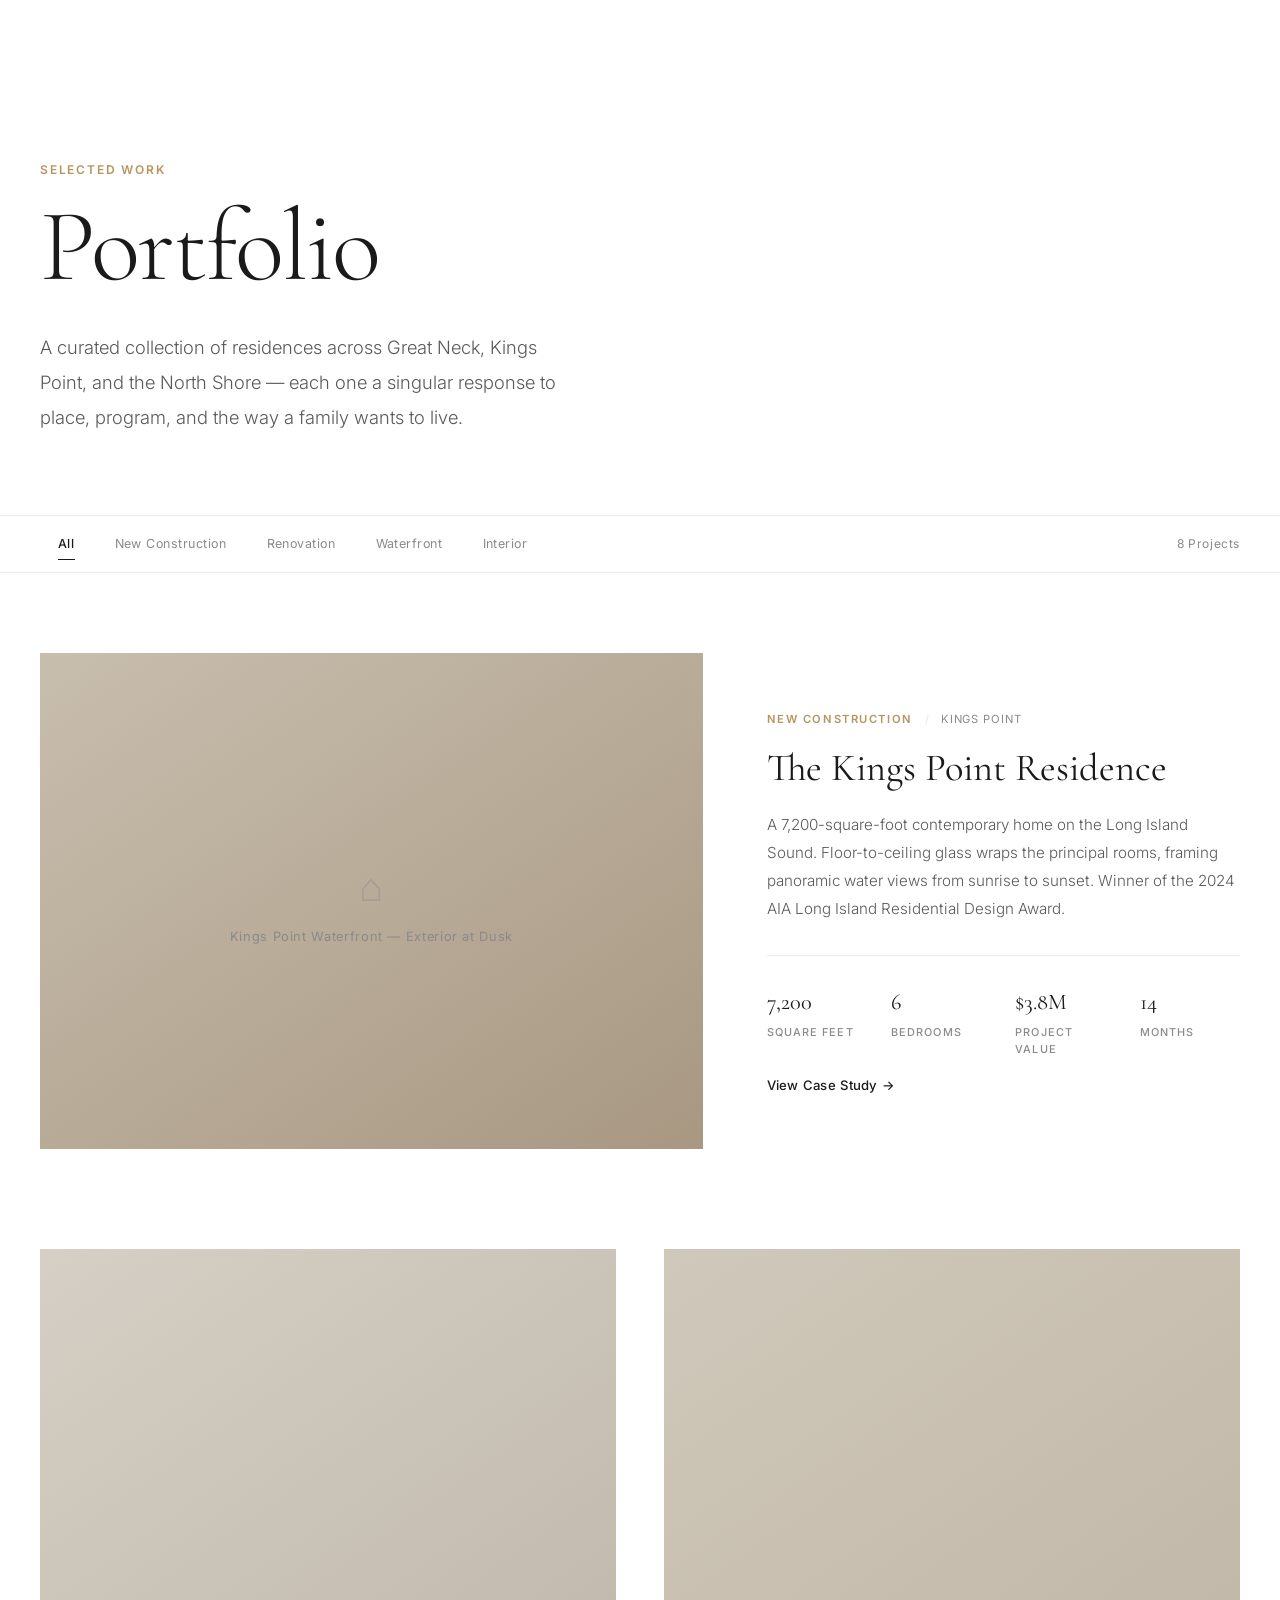
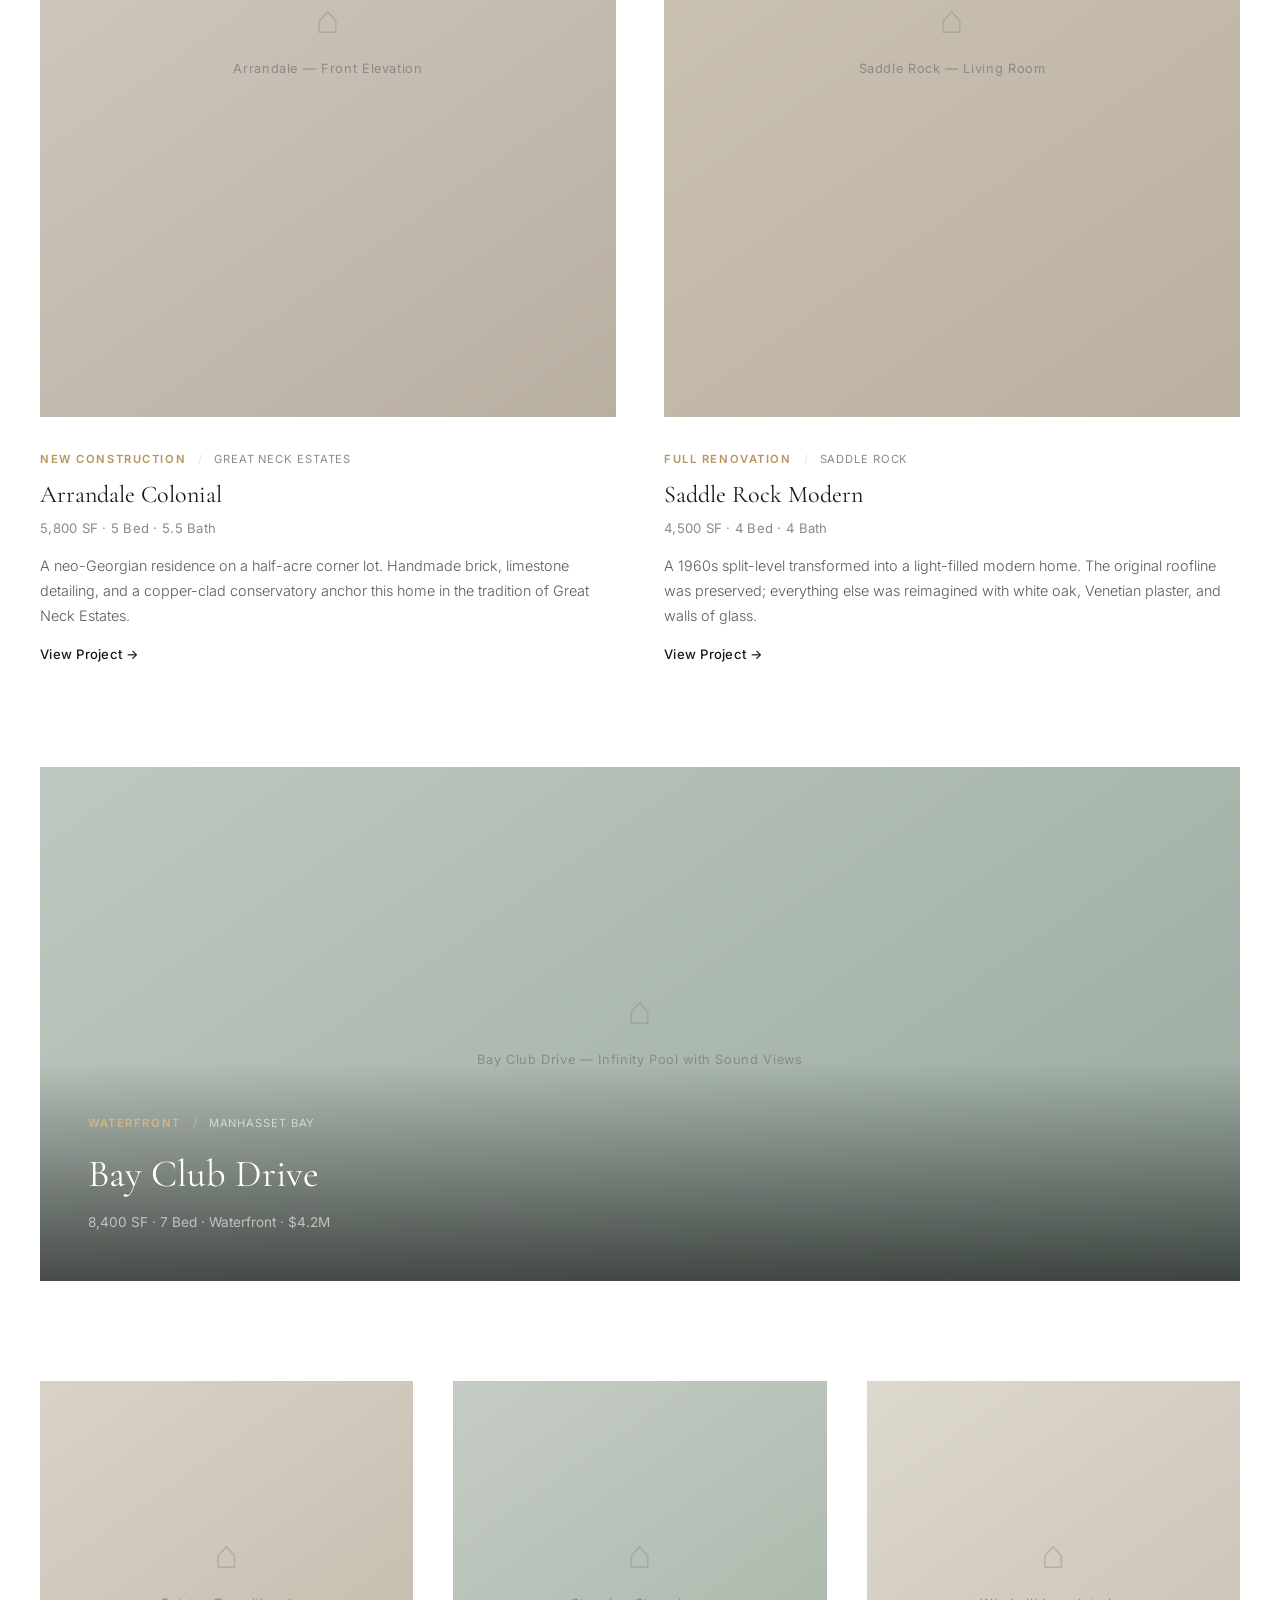
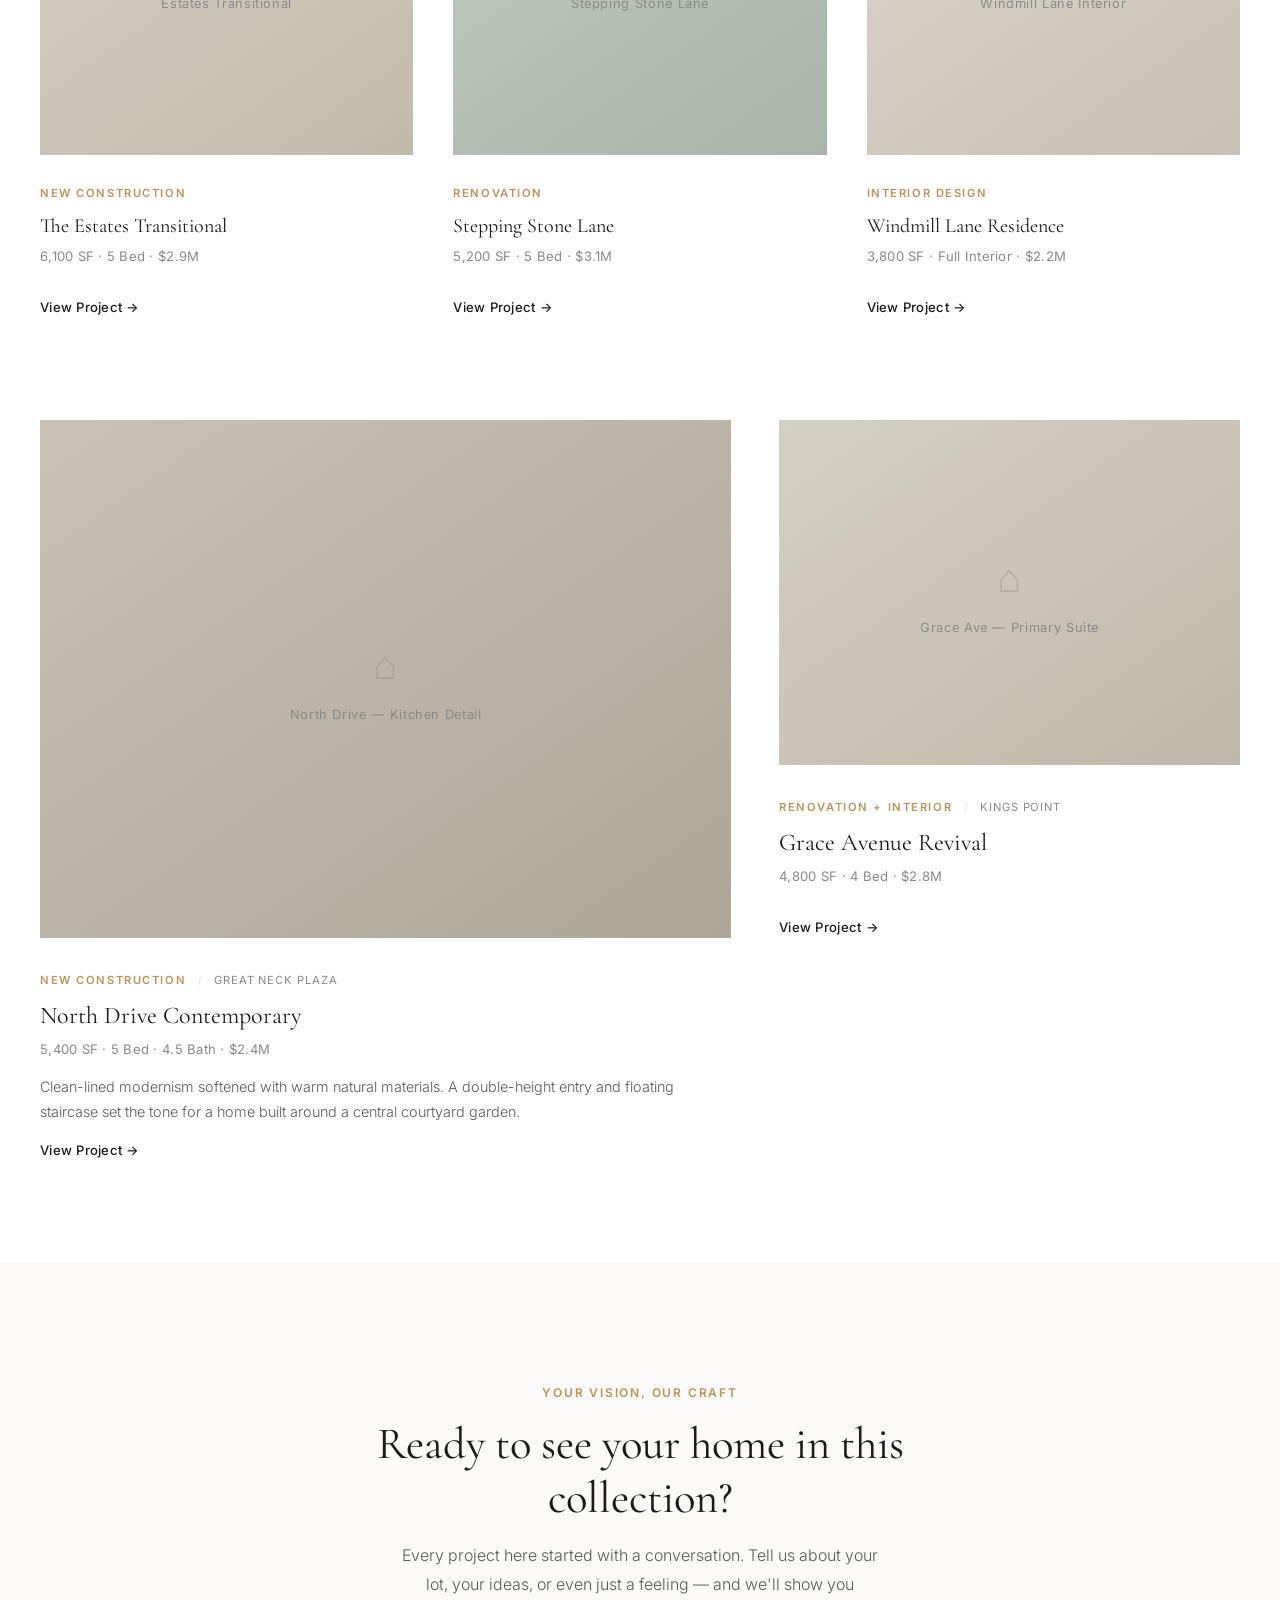
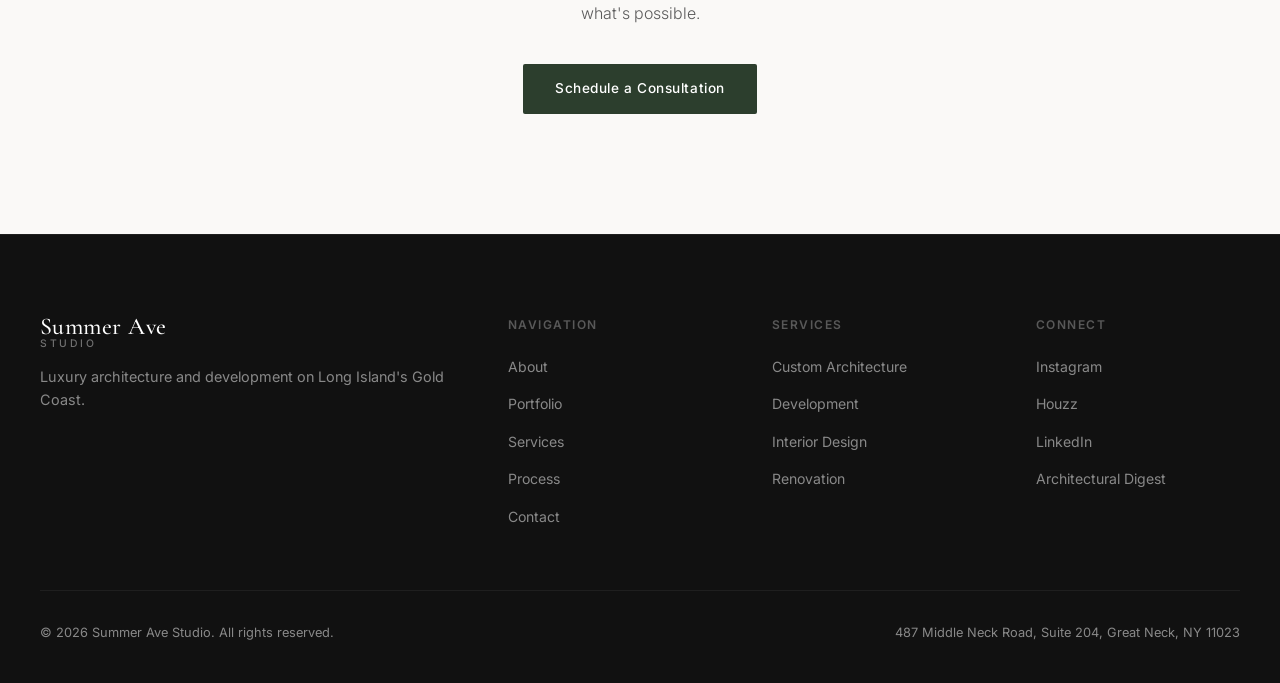
==== portfolio.html @ a827fca7 "Add editorial portfolio page and refine mobile experience New portfolio page with high-end interior " ====
<!DOCTYPE html>
<html lang="en">
<head>
  <meta charset="UTF-8">
  <meta name="viewport" content="width=device-width, initial-scale=1.0">
  <title>Portfolio | Summer Ave Studio | Great Neck, NY</title>
  <meta name="description" content="Explore our portfolio of luxury custom homes in Great Neck, Kings Point, and the North Shore. New construction, waterfront estates, and full renovations from $2M+.">
  <link rel="preconnect" href="https://fonts.googleapis.com">
  <link rel="preconnect" href="https://fonts.gstatic.com" crossorigin>
  <link href="https://fonts.googleapis.com/css2?family=Cormorant+Garamond:ital,wght@0,300;0,400;0,500;0,600;0,700;1,300;1,400&family=Inter:wght@300;400;500;600&display=swap" rel="stylesheet">
  <link rel="stylesheet" href="styles.css">
  <link rel="stylesheet" href="portfolio.css">
</head>
<body class="portfolio-page">

  <!-- Navigation -->
  <nav class="nav scrolled" id="nav">
    <div class="nav-inner">
      <a href="index.html" class="nav-logo">
        <span class="logo-text">Summer Ave</span>
        <span class="logo-sub">Studio</span>
      </a>
      <ul class="nav-links" id="navLinks">
        <li><a href="index.html#about">About</a></li>
        <li><a href="portfolio.html" class="active">Portfolio</a></li>
        <li><a href="index.html#services">Services</a></li>
        <li><a href="index.html#process">Process</a></li>
        <li><a href="index.html#team">Team</a></li>
        <li><a href="index.html#contact" class="nav-cta">Start a Project</a></li>
      </ul>
      <button class="nav-toggle" id="navToggle" aria-label="Toggle menu">
        <span></span>
        <span></span>
        <span></span>
      </button>
    </div>
  </nav>

  <!-- Page Header -->
  <header class="port-header">
    <div class="container">
      <p class="section-label">Selected Work</p>
      <h1 class="port-header-title">Portfolio</h1>
      <p class="port-header-intro">
        A curated collection of residences across Great Neck, Kings Point,
        and the North Shore &mdash; each one a singular response to place,
        program, and the way a family wants to live.
      </p>
    </div>
  </header>

  <!-- Filter Bar -->
  <div class="port-filter-bar">
    <div class="container">
      <div class="port-filters">
        <button class="port-filter active" data-filter="all">All</button>
        <button class="port-filter" data-filter="new">New Construction</button>
        <button class="port-filter" data-filter="renovation">Renovation</button>
        <button class="port-filter" data-filter="waterfront">Waterfront</button>
        <button class="port-filter" data-filter="interior">Interior</button>
      </div>
      <p class="port-count"><span id="projectCount">8</span> Projects</p>
    </div>
  </div>

  <!-- Editorial Grid -->
  <main class="port-main">
    <div class="container">

      <!-- === Row 1: Hero Feature === -->
      <article class="port-feature" data-category="new waterfront">
        <a href="#" class="port-feature-link">
          <div class="port-feature-img">
            <div class="img-placeholder" style="background: linear-gradient(145deg, #C8BEAE 0%, #A89882 100%);">
              <div class="placeholder-icon">&#8962;</div>
              <span>Kings Point Waterfront &mdash; Exterior at Dusk</span>
            </div>
          </div>
          <div class="port-feature-text">
            <div class="port-feature-meta">
              <span class="port-type">New Construction</span>
              <span class="port-divider">/</span>
              <span class="port-location">Kings Point</span>
            </div>
            <h2 class="port-feature-name">The Kings Point Residence</h2>
            <p class="port-feature-desc">
              A 7,200-square-foot contemporary home on the Long Island Sound. Floor-to-ceiling
              glass wraps the principal rooms, framing panoramic water views from sunrise to
              sunset. Winner of the 2024 AIA Long Island Residential Design Award.
            </p>
            <div class="port-feature-stats">
              <div class="port-stat">
                <span class="port-stat-val">7,200</span>
                <span class="port-stat-unit">Square Feet</span>
              </div>
              <div class="port-stat">
                <span class="port-stat-val">6</span>
                <span class="port-stat-unit">Bedrooms</span>
              </div>
              <div class="port-stat">
                <span class="port-stat-val">$3.8M</span>
                <span class="port-stat-unit">Project Value</span>
              </div>
              <div class="port-stat">
                <span class="port-stat-val">14</span>
                <span class="port-stat-unit">Months</span>
              </div>
            </div>
            <span class="port-view">View Case Study &rarr;</span>
          </div>
        </a>
      </article>

      <!-- === Row 2: Two-Column === -->
      <div class="port-duo">
        <article class="port-card" data-category="new">
          <a href="#" class="port-card-link">
            <div class="port-card-img port-card-img-tall">
              <div class="img-placeholder" style="background: linear-gradient(145deg, #D5CFC5 0%, #B8AFA1 100%);">
                <div class="placeholder-icon">&#8962;</div>
                <span>Arrandale &mdash; Front Elevation</span>
              </div>
            </div>
            <div class="port-card-text">
              <div class="port-card-meta">
                <span class="port-type">New Construction</span>
                <span class="port-divider">/</span>
                <span class="port-location">Great Neck Estates</span>
              </div>
              <h3 class="port-card-name">Arrandale Colonial</h3>
              <p class="port-card-spec">5,800 SF &middot; 5 Bed &middot; 5.5 Bath</p>
              <p class="port-card-desc">
                A neo-Georgian residence on a half-acre corner lot. Handmade brick,
                limestone detailing, and a copper-clad conservatory anchor this home
                in the tradition of Great Neck Estates.
              </p>
              <span class="port-view">View Project &rarr;</span>
            </div>
          </a>
        </article>

        <article class="port-card" data-category="renovation">
          <a href="#" class="port-card-link">
            <div class="port-card-img port-card-img-tall">
              <div class="img-placeholder" style="background: linear-gradient(145deg, #D0C8BA 0%, #BAB0A0 100%);">
                <div class="placeholder-icon">&#8962;</div>
                <span>Saddle Rock &mdash; Living Room</span>
              </div>
            </div>
            <div class="port-card-text">
              <div class="port-card-meta">
                <span class="port-type">Full Renovation</span>
                <span class="port-divider">/</span>
                <span class="port-location">Saddle Rock</span>
              </div>
              <h3 class="port-card-name">Saddle Rock Modern</h3>
              <p class="port-card-spec">4,500 SF &middot; 4 Bed &middot; 4 Bath</p>
              <p class="port-card-desc">
                A 1960s split-level transformed into a light-filled modern home.
                The original roofline was preserved; everything else was reimagined
                with white oak, Venetian plaster, and walls of glass.
              </p>
              <span class="port-view">View Project &rarr;</span>
            </div>
          </a>
        </article>
      </div>

      <!-- === Row 3: Wide Editorial Image === -->
      <article class="port-editorial" data-category="new waterfront">
        <a href="#" class="port-editorial-link">
          <div class="port-editorial-img">
            <div class="img-placeholder" style="background: linear-gradient(145deg, #BFC8C0 0%, #9AABA0 100%);">
              <div class="placeholder-icon">&#8962;</div>
              <span>Bay Club Drive &mdash; Infinity Pool with Sound Views</span>
            </div>
            <div class="port-editorial-caption">
              <div class="port-card-meta">
                <span class="port-type">Waterfront</span>
                <span class="port-divider">/</span>
                <span class="port-location">Manhasset Bay</span>
              </div>
              <h3>Bay Club Drive</h3>
              <p>8,400 SF &middot; 7 Bed &middot; Waterfront &middot; $4.2M</p>
            </div>
          </div>
        </a>
      </article>

      <!-- === Row 4: Three-Column Magazine Grid === -->
      <div class="port-trio">
        <article class="port-card port-card-compact" data-category="new">
          <a href="#" class="port-card-link">
            <div class="port-card-img">
              <div class="img-placeholder" style="background: linear-gradient(145deg, #D8D2C8 0%, #C2BAA9 100%);">
                <div class="placeholder-icon">&#8962;</div>
                <span>Estates Transitional</span>
              </div>
            </div>
            <div class="port-card-text">
              <div class="port-card-meta">
                <span class="port-type">New Construction</span>
              </div>
              <h3 class="port-card-name">The Estates Transitional</h3>
              <p class="port-card-spec">6,100 SF &middot; 5 Bed &middot; $2.9M</p>
              <span class="port-view">View Project &rarr;</span>
            </div>
          </a>
        </article>

        <article class="port-card port-card-compact" data-category="renovation waterfront">
          <a href="#" class="port-card-link">
            <div class="port-card-img">
              <div class="img-placeholder" style="background: linear-gradient(145deg, #C5CCC5 0%, #A8B5A8 100%);">
                <div class="placeholder-icon">&#8962;</div>
                <span>Stepping Stone Lane</span>
              </div>
            </div>
            <div class="port-card-text">
              <div class="port-card-meta">
                <span class="port-type">Renovation</span>
              </div>
              <h3 class="port-card-name">Stepping Stone Lane</h3>
              <p class="port-card-spec">5,200 SF &middot; 5 Bed &middot; $3.1M</p>
              <span class="port-view">View Project &rarr;</span>
            </div>
          </a>
        </article>

        <article class="port-card port-card-compact" data-category="interior">
          <a href="#" class="port-card-link">
            <div class="port-card-img">
              <div class="img-placeholder" style="background: linear-gradient(145deg, #DDD8CE 0%, #C8C0B2 100%);">
                <div class="placeholder-icon">&#8962;</div>
                <span>Windmill Lane Interior</span>
              </div>
            </div>
            <div class="port-card-text">
              <div class="port-card-meta">
                <span class="port-type">Interior Design</span>
              </div>
              <h3 class="port-card-name">Windmill Lane Residence</h3>
              <p class="port-card-spec">3,800 SF &middot; Full Interior &middot; $2.2M</p>
              <span class="port-view">View Project &rarr;</span>
            </div>
          </a>
        </article>
      </div>

      <!-- === Row 5: Asymmetric Two-Column === -->
      <div class="port-asym">
        <article class="port-card port-asym-wide" data-category="new">
          <a href="#" class="port-card-link">
            <div class="port-card-img port-card-img-medium">
              <div class="img-placeholder" style="background: linear-gradient(145deg, #C8C2B5 0%, #AEA798 100%);">
                <div class="placeholder-icon">&#8962;</div>
                <span>North Drive &mdash; Kitchen Detail</span>
              </div>
            </div>
            <div class="port-card-text">
              <div class="port-card-meta">
                <span class="port-type">New Construction</span>
                <span class="port-divider">/</span>
                <span class="port-location">Great Neck Plaza</span>
              </div>
              <h3 class="port-card-name">North Drive Contemporary</h3>
              <p class="port-card-spec">5,400 SF &middot; 5 Bed &middot; 4.5 Bath &middot; $2.4M</p>
              <p class="port-card-desc">
                Clean-lined modernism softened with warm natural materials. A
                double-height entry and floating staircase set the tone for
                a home built around a central courtyard garden.
              </p>
              <span class="port-view">View Project &rarr;</span>
            </div>
          </a>
        </article>

        <article class="port-card port-asym-narrow" data-category="interior renovation">
          <a href="#" class="port-card-link">
            <div class="port-card-img port-card-img-medium">
              <div class="img-placeholder" style="background: linear-gradient(145deg, #D5D0C5 0%, #C0B8A8 100%);">
                <div class="placeholder-icon">&#8962;</div>
                <span>Grace Ave &mdash; Primary Suite</span>
              </div>
            </div>
            <div class="port-card-text">
              <div class="port-card-meta">
                <span class="port-type">Renovation + Interior</span>
                <span class="port-divider">/</span>
                <span class="port-location">Kings Point</span>
              </div>
              <h3 class="port-card-name">Grace Avenue Revival</h3>
              <p class="port-card-spec">4,800 SF &middot; 4 Bed &middot; $2.8M</p>
              <span class="port-view">View Project &rarr;</span>
            </div>
          </a>
        </article>
      </div>

    </div>
  </main>

  <!-- Bottom CTA -->
  <section class="port-cta">
    <div class="container">
      <p class="section-label">Your Vision, Our Craft</p>
      <h2 class="port-cta-title">Ready to see your home in this collection?</h2>
      <p class="port-cta-text">
        Every project here started with a conversation. Tell us about your lot,
        your ideas, or even just a feeling &mdash; and we'll show you what's possible.
      </p>
      <a href="index.html#contact" class="btn btn-primary">Schedule a Consultation</a>
    </div>
  </section>

  <!-- Footer -->
  <footer class="footer">
    <div class="container">
      <div class="footer-grid">
        <div class="footer-brand">
          <a href="index.html" class="nav-logo">
            <span class="logo-text">Summer Ave</span>
            <span class="logo-sub">Studio</span>
          </a>
          <p>Luxury architecture and development on Long Island's Gold Coast.</p>
        </div>
        <div class="footer-links">
          <h4>Navigation</h4>
          <ul>
            <li><a href="index.html#about">About</a></li>
            <li><a href="portfolio.html">Portfolio</a></li>
            <li><a href="index.html#services">Services</a></li>
            <li><a href="index.html#process">Process</a></li>
            <li><a href="index.html#contact">Contact</a></li>
          </ul>
        </div>
        <div class="footer-links">
          <h4>Services</h4>
          <ul>
            <li><a href="index.html#services">Custom Architecture</a></li>
            <li><a href="index.html#services">Development</a></li>
            <li><a href="index.html#services">Interior Design</a></li>
            <li><a href="index.html#services">Renovation</a></li>
          </ul>
        </div>
        <div class="footer-links">
          <h4>Connect</h4>
          <ul>
            <li><a href="#">Instagram</a></li>
            <li><a href="#">Houzz</a></li>
            <li><a href="#">LinkedIn</a></li>
            <li><a href="#">Architectural Digest</a></li>
          </ul>
        </div>
      </div>
      <div class="footer-bottom">
        <p>&copy; 2026 Summer Ave Studio. All rights reserved.</p>
        <p>487 Middle Neck Road, Suite 204, Great Neck, NY 11023</p>
      </div>
    </div>
  </footer>

  <script src="script.js"></script>
  <script src="portfolio.js"></script>
</body>
</html>
---- styles.css ----
/* ============================================================
   Summer Ave Studio — Luxury Architecture & Development
   Great Neck, NY
   ============================================================ */

/* --- Reset & Base --- */
*, *::before, *::after {
  margin: 0;
  padding: 0;
  box-sizing: border-box;
}

:root {
  /* Color Palette */
  --color-bg: #FAF9F7;
  --color-surface: #FFFFFF;
  --color-text: #1A1A1A;
  --color-text-secondary: #5A5A5A;
  --color-text-muted: #8A8A8A;
  --color-accent: #2C3E2D;
  --color-accent-light: #3D5A3E;
  --color-accent-hover: #1E2D1F;
  --color-gold: #B8945F;
  --color-gold-light: #D4B683;
  --color-border: #E8E5E0;
  --color-border-light: #F0EDE8;
  --color-dark: #111111;
  --color-dark-surface: #1A1A1A;

  /* Typography */
  --font-serif: 'Cormorant Garamond', 'Georgia', serif;
  --font-sans: 'Inter', -apple-system, BlinkMacSystemFont, sans-serif;

  /* Spacing */
  --section-padding: 120px;
  --container-width: 1280px;
  --container-padding: 40px;

  /* Transitions */
  --ease-out: cubic-bezier(0.16, 1, 0.3, 1);
  --transition-base: 0.3s var(--ease-out);
  --transition-slow: 0.6s var(--ease-out);
}

html {
  scroll-behavior: smooth;
  font-size: 16px;
  -webkit-font-smoothing: antialiased;
  -moz-osx-font-smoothing: grayscale;
}

body {
  font-family: var(--font-sans);
  color: var(--color-text);
  background-color: var(--color-bg);
  line-height: 1.6;
  overflow-x: hidden;
}

a {
  color: inherit;
  text-decoration: none;
}

ul { list-style: none; }

img {
  max-width: 100%;
  display: block;
}

/* --- Container --- */
.container {
  max-width: var(--container-width);
  margin: 0 auto;
  padding: 0 var(--container-padding);
}

/* --- Section Labels & Titles --- */
.section {
  padding: var(--section-padding) 0;
}

.section-label {
  font-family: var(--font-sans);
  font-size: 0.75rem;
  font-weight: 600;
  letter-spacing: 0.15em;
  text-transform: uppercase;
  color: var(--color-gold);
  margin-bottom: 16px;
}

.section-title {
  font-family: var(--font-serif);
  font-size: clamp(2rem, 4vw, 3.2rem);
  font-weight: 400;
  line-height: 1.15;
  color: var(--color-text);
  margin-bottom: 20px;
  max-width: 700px;
}

.section-subtitle {
  font-size: 1.05rem;
  color: var(--color-text-secondary);
  max-width: 600px;
  line-height: 1.7;
  margin-bottom: 48px;
}

/* --- Buttons --- */
.btn {
  display: inline-block;
  font-family: var(--font-sans);
  font-size: 0.85rem;
  font-weight: 500;
  letter-spacing: 0.04em;
  padding: 14px 32px;
  border: none;
  border-radius: 2px;
  cursor: pointer;
  transition: all var(--transition-base);
}

.btn-primary {
  background-color: var(--color-accent);
  color: #fff;
}

.btn-primary:hover {
  background-color: var(--color-accent-hover);
  transform: translateY(-1px);
}

.btn-outline {
  background: transparent;
  border: 1px solid rgba(255,255,255,0.4);
  color: #fff;
}

.btn-outline:hover {
  background: rgba(255,255,255,0.1);
  border-color: rgba(255,255,255,0.7);
}

.btn-full {
  width: 100%;
  text-align: center;
}

/* --- Image Placeholders --- */
.img-placeholder {
  background: linear-gradient(145deg, #E8E5E0 0%, #D5D0C8 100%);
  display: flex;
  flex-direction: column;
  align-items: center;
  justify-content: center;
  color: var(--color-text-muted);
  font-size: 0.8rem;
  letter-spacing: 0.05em;
  width: 100%;
  height: 100%;
  position: relative;
}

.placeholder-icon {
  font-size: 2.5rem;
  margin-bottom: 8px;
  opacity: 0.4;
}

/* ============================================================
   NAVIGATION
   ============================================================ */
.nav {
  position: fixed;
  top: 0;
  left: 0;
  right: 0;
  z-index: 1000;
  padding: 20px 0;
  transition: all var(--transition-base);
}

.nav.scrolled {
  background: rgba(250, 249, 247, 0.95);
  backdrop-filter: blur(12px);
  padding: 14px 0;
  box-shadow: 0 1px 0 var(--color-border);
}

.nav.scrolled .nav-logo .logo-text,
.nav.scrolled .nav-logo .logo-sub,
.nav.scrolled .nav-links a {
  color: var(--color-text);
}

.nav.scrolled .nav-cta {
  background: var(--color-accent) !important;
  color: #fff !important;
}

.nav-inner {
  max-width: var(--container-width);
  margin: 0 auto;
  padding: 0 var(--container-padding);
  display: flex;
  align-items: center;
  justify-content: space-between;
}

.nav-logo {
  display: flex;
  flex-direction: column;
  line-height: 1;
}

.logo-text {
  font-family: var(--font-serif);
  font-size: 1.5rem;
  font-weight: 500;
  color: #fff;
  letter-spacing: 0.02em;
  transition: color var(--transition-base);
}

.logo-sub {
  font-family: var(--font-sans);
  font-size: 0.65rem;
  font-weight: 500;
  letter-spacing: 0.25em;
  text-transform: uppercase;
  color: rgba(255,255,255,0.7);
  transition: color var(--transition-base);
}

.nav.scrolled .logo-sub {
  color: var(--color-text-muted);
}

.nav-links {
  display: flex;
  align-items: center;
  gap: 36px;
}

.nav-links a {
  font-size: 0.82rem;
  font-weight: 400;
  letter-spacing: 0.02em;
  color: rgba(255,255,255,0.85);
  transition: color var(--transition-base);
  position: relative;
}

.nav-links a:not(.nav-cta):hover {
  color: #fff;
}

.nav.scrolled .nav-links a:not(.nav-cta):hover {
  color: var(--color-accent);
}

.nav-cta {
  padding: 10px 24px !important;
  background: rgba(255,255,255,0.15);
  border-radius: 2px;
  transition: all var(--transition-base) !important;
}

.nav-cta:hover {
  background: rgba(255,255,255,0.25) !important;
}

.nav-toggle {
  display: none;
  flex-direction: column;
  gap: 5px;
  background: none;
  border: none;
  cursor: pointer;
  padding: 4px;
}

.nav-toggle span {
  display: block;
  width: 24px;
  height: 2px;
  background: #fff;
  transition: all var(--transition-base);
}

.nav.scrolled .nav-toggle span {
  background: var(--color-text);
}

/* ============================================================
   HERO
   ============================================================ */
.hero {
  position: relative;
  min-height: 100vh;
  display: flex;
  align-items: center;
  overflow: hidden;
}

.hero-bg {
  position: absolute;
  inset: 0;
  background: linear-gradient(135deg, #1a2a1a 0%, #2a3a2a 30%, #1a2525 70%, #111 100%);
}

.hero-overlay {
  position: absolute;
  inset: 0;
  background:
    radial-gradient(ellipse at 30% 50%, rgba(184, 148, 95, 0.08) 0%, transparent 60%),
    radial-gradient(ellipse at 80% 30%, rgba(44, 62, 45, 0.15) 0%, transparent 50%);
}

.hero-content {
  position: relative;
  z-index: 2;
  max-width: var(--container-width);
  margin: 0 auto;
  padding: 0 var(--container-padding);
  padding-top: 100px;
}

.hero-tagline {
  font-family: var(--font-sans);
  font-size: 0.75rem;
  font-weight: 500;
  letter-spacing: 0.2em;
  text-transform: uppercase;
  color: var(--color-gold);
  margin-bottom: 24px;
}

.hero-title {
  font-family: var(--font-serif);
  font-size: clamp(3rem, 7vw, 5.5rem);
  font-weight: 300;
  line-height: 1.05;
  color: #fff;
  margin-bottom: 28px;
}

.hero-description {
  font-size: 1.1rem;
  font-weight: 300;
  line-height: 1.8;
  color: rgba(255,255,255,0.65);
  max-width: 520px;
  margin-bottom: 40px;
}

.hero-actions {
  display: flex;
  gap: 16px;
  margin-bottom: 80px;
}

.hero-stats {
  display: flex;
  gap: 60px;
  padding-top: 40px;
  border-top: 1px solid rgba(255,255,255,0.1);
}

.stat {
  display: flex;
  flex-direction: column;
  gap: 6px;
}

.stat-number {
  font-family: var(--font-serif);
  font-size: 2.2rem;
  font-weight: 400;
  color: #fff;
}

.stat-plus {
  font-size: 1.2rem;
  color: var(--color-gold);
}

.stat-label {
  font-size: 0.75rem;
  font-weight: 500;
  letter-spacing: 0.1em;
  text-transform: uppercase;
  color: rgba(255,255,255,0.4);
}

.hero-scroll {
  position: absolute;
  bottom: 40px;
  left: var(--container-padding);
  display: flex;
  align-items: center;
  gap: 16px;
  z-index: 2;
}

.hero-scroll span {
  font-size: 0.7rem;
  letter-spacing: 0.15em;
  text-transform: uppercase;
  color: rgba(255,255,255,0.3);
}

.scroll-line {
  width: 60px;
  height: 1px;
  background: rgba(255,255,255,0.2);
  position: relative;
  overflow: hidden;
}

.scroll-line::after {
  content: '';
  position: absolute;
  top: 0;
  left: -100%;
  width: 100%;
  height: 100%;
  background: var(--color-gold);
  animation: scrollLine 2s infinite;
}

@keyframes scrollLine {
  0% { left: -100%; }
  100% { left: 100%; }
}

/* ============================================================
   ABOUT
   ============================================================ */
.about-grid {
  display: grid;
  grid-template-columns: 1fr 1fr;
  gap: 80px;
  align-items: center;
}

.about-image {
  position: relative;
  height: 600px;
}

.about-img-1 {
  position: absolute;
  top: 0;
  left: 0;
  width: 75%;
  height: 70%;
  border-radius: 2px;
}

.about-img-2 {
  position: absolute;
  bottom: 0;
  right: 0;
  width: 55%;
  height: 45%;
  border-radius: 2px;
  border: 4px solid var(--color-bg);
}

.about-text {
  font-size: 1rem;
  color: var(--color-text-secondary);
  line-height: 1.8;
  margin-bottom: 20px;
}

.about-values {
  margin-top: 40px;
  display: flex;
  flex-direction: column;
  gap: 24px;
}

.value h4 {
  font-family: var(--font-serif);
  font-size: 1.2rem;
  font-weight: 500;
  margin-bottom: 6px;
  color: var(--color-text);
}

.value p {
  font-size: 0.9rem;
  color: var(--color-text-secondary);
  line-height: 1.6;
}

/* ============================================================
   PORTFOLIO
   ============================================================ */
.portfolio {
  background: var(--color-dark);
  color: #fff;
}

.portfolio .section-label {
  color: var(--color-gold);
}

.portfolio .section-title {
  color: #fff;
}

.portfolio .section-subtitle {
  color: rgba(255,255,255,0.5);
}

.portfolio-filters {
  display: flex;
  gap: 8px;
  margin-bottom: 40px;
  flex-wrap: wrap;
}

.filter-btn {
  font-family: var(--font-sans);
  font-size: 0.8rem;
  font-weight: 400;
  letter-spacing: 0.03em;
  padding: 8px 20px;
  background: transparent;
  border: 1px solid rgba(255,255,255,0.15);
  color: rgba(255,255,255,0.5);
  border-radius: 2px;
  cursor: pointer;
  transition: all var(--transition-base);
}

.filter-btn:hover,
.filter-btn.active {
  border-color: var(--color-gold);
  color: var(--color-gold);
}

.portfolio-grid {
  display: grid;
  grid-template-columns: repeat(3, 1fr);
  gap: 16px;
}

.project-card {
  position: relative;
  overflow: hidden;
  border-radius: 2px;
}

.project-large {
  grid-column: span 2;
}

.project-image {
  position: relative;
  height: 400px;
  overflow: hidden;
}

.project-large .project-image {
  height: 450px;
}

.project-img {
  background: linear-gradient(145deg, #2a2a2a 0%, #1a1a1a 100%);
  color: rgba(255,255,255,0.3);
  transition: transform var(--transition-slow);
}

.project-card:hover .project-img {
  transform: scale(1.03);
}

.project-overlay {
  position: absolute;
  bottom: 0;
  left: 0;
  right: 0;
  padding: 32px;
  background: linear-gradient(to top, rgba(0,0,0,0.8) 0%, transparent 100%);
  transform: translateY(20px);
  opacity: 0;
  transition: all var(--transition-base);
}

.project-card:hover .project-overlay {
  transform: translateY(0);
  opacity: 1;
}

.project-tag {
  font-size: 0.7rem;
  font-weight: 500;
  letter-spacing: 0.12em;
  text-transform: uppercase;
  color: var(--color-gold);
  margin-bottom: 8px;
  display: block;
}

.project-name {
  font-family: var(--font-serif);
  font-size: 1.5rem;
  font-weight: 400;
  margin-bottom: 6px;
}

.project-meta {
  font-size: 0.8rem;
  color: rgba(255,255,255,0.5);
  margin-bottom: 16px;
}

.project-link {
  font-size: 0.8rem;
  font-weight: 500;
  color: var(--color-gold);
  letter-spacing: 0.03em;
  transition: color var(--transition-base);
}

.project-link:hover {
  color: var(--color-gold-light);
}

/* ============================================================
   FEATURE STRIP
   ============================================================ */
.feature-strip {
  background: var(--color-accent);
  overflow: hidden;
}

.feature-strip-inner {
  max-width: var(--container-width);
  margin: 0 auto;
  display: grid;
  grid-template-columns: 1fr 1fr;
  min-height: 500px;
}

.feature-text {
  padding: 80px var(--container-padding);
  display: flex;
  flex-direction: column;
  justify-content: center;
  color: #fff;
}

.feature-text .section-label {
  color: var(--color-gold-light);
}

.feature-text h2 {
  font-family: var(--font-serif);
  font-size: clamp(1.8rem, 3vw, 2.5rem);
  font-weight: 400;
  margin-bottom: 20px;
  line-height: 1.2;
}

.feature-text p {
  font-size: 1rem;
  line-height: 1.8;
  color: rgba(255,255,255,0.7);
  margin-bottom: 32px;
  max-width: 480px;
}

.feature-text .btn-primary {
  align-self: flex-start;
  background: #fff;
  color: var(--color-accent);
}

.feature-text .btn-primary:hover {
  background: var(--color-gold-light);
  color: var(--color-dark);
}

.feature-img {
  background: linear-gradient(145deg, #3D5A3E 0%, #2C3E2D 100%);
  color: rgba(255,255,255,0.3);
}

/* ============================================================
   SERVICES
   ============================================================ */
.services-grid {
  display: grid;
  grid-template-columns: repeat(2, 1fr);
  gap: 32px;
}

.service-card {
  padding: 48px;
  background: var(--color-surface);
  border: 1px solid var(--color-border);
  border-radius: 2px;
  transition: all var(--transition-base);
}

.service-card:hover {
  border-color: var(--color-gold);
  transform: translateY(-4px);
  box-shadow: 0 20px 60px rgba(0,0,0,0.06);
}

.service-number {
  font-family: var(--font-serif);
  font-size: 2.5rem;
  font-weight: 300;
  color: var(--color-border);
  margin-bottom: 20px;
}

.service-card:hover .service-number {
  color: var(--color-gold);
}

.service-card h3 {
  font-family: var(--font-serif);
  font-size: 1.5rem;
  font-weight: 500;
  margin-bottom: 12px;
}

.service-card > p {
  font-size: 0.92rem;
  color: var(--color-text-secondary);
  line-height: 1.7;
  margin-bottom: 24px;
}

.service-features {
  display: flex;
  flex-direction: column;
  gap: 8px;
}

.service-features li {
  font-size: 0.85rem;
  color: var(--color-text-secondary);
  padding-left: 20px;
  position: relative;
}

.service-features li::before {
  content: '';
  position: absolute;
  left: 0;
  top: 8px;
  width: 8px;
  height: 1px;
  background: var(--color-gold);
}

/* ============================================================
   PROCESS
   ============================================================ */
.process {
  background: var(--color-surface);
}

.process-timeline {
  margin-top: 60px;
  position: relative;
  padding-left: 60px;
}

.process-timeline::before {
  content: '';
  position: absolute;
  left: 20px;
  top: 0;
  bottom: 0;
  width: 1px;
  background: var(--color-border);
}

.process-step {
  display: flex;
  gap: 32px;
  margin-bottom: 48px;
  position: relative;
}

.process-step:last-child {
  margin-bottom: 0;
}

.step-marker {
  position: absolute;
  left: -60px;
  width: 40px;
  height: 40px;
  display: flex;
  align-items: center;
  justify-content: center;
  background: var(--color-bg);
  border: 1px solid var(--color-border);
  border-radius: 50%;
  z-index: 1;
  transition: all var(--transition-base);
}

.process-step:hover .step-marker {
  border-color: var(--color-gold);
  background: var(--color-accent);
}

.step-num {
  font-family: var(--font-serif);
  font-size: 1rem;
  color: var(--color-text-muted);
  transition: color var(--transition-base);
}

.process-step:hover .step-num {
  color: #fff;
}

.step-content h3 {
  font-family: var(--font-serif);
  font-size: 1.3rem;
  font-weight: 500;
  margin-bottom: 10px;
}

.step-content p {
  font-size: 0.92rem;
  color: var(--color-text-secondary);
  line-height: 1.7;
  max-width: 600px;
}

/* ============================================================
   TESTIMONIALS
   ============================================================ */
.testimonials {
  background: var(--color-bg);
}

.testimonials-grid {
  display: grid;
  grid-template-columns: repeat(3, 1fr);
  gap: 32px;
  margin-top: 48px;
}

.testimonial-card {
  padding: 40px;
  background: var(--color-surface);
  border: 1px solid var(--color-border);
  border-radius: 2px;
}

.testimonial-stars {
  color: var(--color-gold);
  font-size: 1rem;
  letter-spacing: 2px;
  margin-bottom: 20px;
}

.testimonial-card blockquote {
  font-family: var(--font-serif);
  font-size: 1.05rem;
  font-style: italic;
  line-height: 1.7;
  color: var(--color-text);
  margin-bottom: 24px;
}

.testimonial-author strong {
  display: block;
  font-family: var(--font-sans);
  font-size: 0.85rem;
  font-weight: 600;
  margin-bottom: 4px;
}

.testimonial-author span {
  font-size: 0.8rem;
  color: var(--color-text-muted);
}

/* ============================================================
   TEAM
   ============================================================ */
.team {
  background: var(--color-surface);
}

.team-grid {
  display: grid;
  grid-template-columns: repeat(4, 1fr);
  gap: 32px;
  margin-top: 48px;
}

.member-photo {
  margin-bottom: 20px;
  overflow: hidden;
  border-radius: 2px;
}

.member-img {
  height: 320px;
  background: linear-gradient(145deg, #E0DDD7 0%, #C8C3BA 100%);
}

.team-member h3 {
  font-family: var(--font-serif);
  font-size: 1.25rem;
  font-weight: 500;
  margin-bottom: 4px;
}

.member-title {
  font-size: 0.8rem;
  font-weight: 500;
  color: var(--color-gold);
  letter-spacing: 0.03em;
  margin-bottom: 10px;
}

.member-bio {
  font-size: 0.85rem;
  color: var(--color-text-secondary);
  line-height: 1.6;
}

/* ============================================================
   NEIGHBORHOOD (Great Neck)
   ============================================================ */
.neighborhood {
  background: var(--color-bg);
}

.neighborhood-grid {
  display: grid;
  grid-template-columns: 1fr 1fr;
  gap: 80px;
  align-items: center;
}

.neighborhood-content p {
  font-size: 1rem;
  color: var(--color-text-secondary);
  line-height: 1.8;
  margin-bottom: 16px;
}

.neighborhood-highlights {
  display: grid;
  grid-template-columns: 1fr 1fr;
  gap: 24px;
  margin-top: 40px;
}

.highlight {
  display: flex;
  flex-direction: column;
  gap: 4px;
}

.highlight strong {
  font-family: var(--font-serif);
  font-size: 1.3rem;
  font-weight: 500;
  color: var(--color-accent);
}

.highlight span {
  font-size: 0.82rem;
  color: var(--color-text-muted);
}

.neighborhood-img {
  height: 500px;
  border-radius: 2px;
}

/* ============================================================
   CONTACT
   ============================================================ */
.contact {
  background: var(--color-dark);
  color: #fff;
}

.contact .section-label {
  color: var(--color-gold);
}

.contact .section-title {
  color: #fff;
}

.contact-grid {
  display: grid;
  grid-template-columns: 1fr 1fr;
  gap: 80px;
}

.contact-info > p {
  font-size: 1rem;
  color: rgba(255,255,255,0.5);
  line-height: 1.8;
  margin-bottom: 40px;
}

.contact-details {
  display: grid;
  grid-template-columns: 1fr 1fr;
  gap: 32px;
}

.contact-item h4 {
  font-family: var(--font-serif);
  font-size: 1.1rem;
  font-weight: 500;
  margin-bottom: 8px;
  color: #fff;
}

.contact-item p {
  font-size: 0.9rem;
  color: rgba(255,255,255,0.5);
  line-height: 1.6;
}

.contact-form-wrap {
  background: var(--color-dark-surface);
  padding: 48px;
  border: 1px solid rgba(255,255,255,0.08);
  border-radius: 2px;
}

.form-row {
  display: grid;
  grid-template-columns: 1fr 1fr;
  gap: 16px;
}

.form-group {
  margin-bottom: 20px;
}

.form-group label {
  display: block;
  font-size: 0.78rem;
  font-weight: 500;
  letter-spacing: 0.05em;
  text-transform: uppercase;
  color: rgba(255,255,255,0.4);
  margin-bottom: 8px;
}

.form-group input,
.form-group select,
.form-group textarea {
  width: 100%;
  padding: 12px 16px;
  background: rgba(255,255,255,0.05);
  border: 1px solid rgba(255,255,255,0.1);
  border-radius: 2px;
  color: #fff;
  font-family: var(--font-sans);
  font-size: 0.9rem;
  transition: border-color var(--transition-base);
}

.form-group input:focus,
.form-group select:focus,
.form-group textarea:focus {
  outline: none;
  border-color: var(--color-gold);
}

.form-group select {
  appearance: none;
  background-image: url("data:image/svg+xml,%3Csvg width='12' height='8' viewBox='0 0 12 8' fill='none' xmlns='http://www.w3.org/2000/svg'%3E%3Cpath d='M1 1.5L6 6.5L11 1.5' stroke='%23666' stroke-width='1.5' stroke-linecap='round' stroke-linejoin='round'/%3E%3C/svg%3E");
  background-repeat: no-repeat;
  background-position: right 16px center;
  padding-right: 40px;
}

.form-group select option {
  background: var(--color-dark-surface);
  color: #fff;
}

.form-group textarea {
  resize: vertical;
  min-height: 100px;
}

.contact-form .btn-primary {
  margin-top: 8px;
  padding: 16px;
  font-size: 0.9rem;
}

.form-note {
  font-size: 0.78rem;
  color: rgba(255,255,255,0.3);
  text-align: center;
  margin-top: 16px;
}

/* ============================================================
   FOOTER
   ============================================================ */
.footer {
  background: var(--color-dark);
  border-top: 1px solid rgba(255,255,255,0.06);
  padding: 80px 0 40px;
  color: rgba(255,255,255,0.5);
}

.footer-grid {
  display: grid;
  grid-template-columns: 2fr 1fr 1fr 1fr;
  gap: 60px;
  margin-bottom: 60px;
}

.footer-brand p {
  margin-top: 16px;
  font-size: 0.9rem;
  line-height: 1.6;
}

.footer-brand .logo-text {
  color: #fff;
}

.footer-brand .logo-sub {
  color: rgba(255,255,255,0.4);
}

.footer-links h4 {
  font-family: var(--font-sans);
  font-size: 0.75rem;
  font-weight: 600;
  letter-spacing: 0.12em;
  text-transform: uppercase;
  color: rgba(255,255,255,0.3);
  margin-bottom: 20px;
}

.footer-links ul {
  display: flex;
  flex-direction: column;
  gap: 12px;
}

.footer-links a {
  font-size: 0.88rem;
  color: rgba(255,255,255,0.5);
  transition: color var(--transition-base);
}

.footer-links a:hover {
  color: var(--color-gold);
}

.footer-bottom {
  padding-top: 32px;
  border-top: 1px solid rgba(255,255,255,0.06);
  display: flex;
  justify-content: space-between;
  font-size: 0.8rem;
}

/* ============================================================
   ANIMATIONS
   ============================================================ */
.reveal {
  opacity: 0;
  transform: translateY(30px);
  transition: opacity 0.8s var(--ease-out), transform 0.8s var(--ease-out);
}

.reveal.visible {
  opacity: 1;
  transform: translateY(0);
}

/* ============================================================
   RESPONSIVE
   ============================================================ */
@media (max-width: 1024px) {
  :root {
    --section-padding: 80px;
    --container-padding: 32px;
  }

  .about-grid,
  .neighborhood-grid,
  .contact-grid {
    grid-template-columns: 1fr;
    gap: 48px;
  }

  .about-image {
    height: 400px;
  }

  .portfolio-grid {
    grid-template-columns: repeat(2, 1fr);
  }

  .project-large {
    grid-column: span 2;
  }

  .services-grid {
    grid-template-columns: 1fr;
  }

  .team-grid {
    grid-template-columns: repeat(2, 1fr);
  }

  .testimonials-grid {
    grid-template-columns: 1fr;
  }

  .feature-strip-inner {
    grid-template-columns: 1fr;
  }

  .feature-img {
    min-height: 300px;
  }

  .footer-grid {
    grid-template-columns: repeat(2, 1fr);
    gap: 40px;
  }
}

@media (max-width: 768px) {
  :root {
    --section-padding: 72px;
    --container-padding: 28px;
  }

  /* ---- Refined Mobile Navigation ---- */
  .nav {
    padding: 18px 0;
  }

  .nav.scrolled {
    padding: 14px 0;
  }

  .nav-inner {
    padding: 0 28px;
  }

  .nav-links {
    display: none;
    position: fixed;
    top: 0;
    left: 0;
    right: 0;
    bottom: 0;
    flex-direction: column;
    justify-content: center;
    align-items: center;
    background: rgba(250, 249, 247, 0.98);
    backdrop-filter: blur(20px);
    padding: 80px 48px 48px;
    gap: 0;
    z-index: 999;
  }

  .nav-links.open {
    display: flex;
  }

  .nav-links li {
    width: 100%;
    text-align: center;
  }

  .nav-links a {
    display: block;
    padding: 18px 0;
    color: var(--color-text) !important;
    border-bottom: 1px solid var(--color-border-light);
    font-family: var(--font-serif);
    font-size: 1.3rem;
    font-weight: 400;
    letter-spacing: 0.01em;
  }

  .nav-links li:first-child a {
    border-top: 1px solid var(--color-border-light);
  }

  .nav-cta {
    margin-top: 28px;
    text-align: center;
    background: var(--color-accent) !important;
    color: #fff !important;
    border: none !important;
    padding: 16px 40px !important;
    font-family: var(--font-sans) !important;
    font-size: 0.85rem !important;
    letter-spacing: 0.06em !important;
  }

  /* Minimal hamburger — thin lines, wide touch target */
  .nav-toggle {
    display: flex;
    width: 44px;
    height: 44px;
    align-items: center;
    justify-content: center;
    z-index: 1001;
  }

  .nav-toggle span {
    width: 22px;
    height: 1.5px;
    background: var(--color-text);
    transition: all 0.4s var(--ease-out);
  }

  .nav.scrolled .nav-toggle span,
  .nav-toggle span {
    background: var(--color-text);
  }

  /* Hero section on nav not scrolled — white hamburger */
  body:not(.portfolio-page) .nav:not(.scrolled) .nav-toggle span {
    background: #fff;
  }

  .nav-toggle.active span:nth-child(1) {
    transform: rotate(45deg) translate(5px, 5px);
  }
  .nav-toggle.active span:nth-child(2) {
    opacity: 0;
    transform: scaleX(0);
  }
  .nav-toggle.active span:nth-child(3) {
    transform: rotate(-45deg) translate(5px, -5px);
  }

  /* ---- Hero — spacious, not cramped ---- */
  .hero-content {
    padding: 0 28px;
    padding-top: 120px;
  }

  .hero-tagline {
    font-size: 0.7rem;
    letter-spacing: 0.22em;
    margin-bottom: 20px;
  }

  .hero-title {
    font-size: clamp(2.4rem, 9vw, 3.5rem);
    line-height: 1.08;
    margin-bottom: 24px;
  }

  .hero-description {
    font-size: 1rem;
    line-height: 1.8;
    margin-bottom: 36px;
  }

  .hero-actions {
    flex-direction: column;
    gap: 12px;
    margin-bottom: 56px;
  }

  .hero-actions .btn {
    text-align: center;
    padding: 16px 32px;
  }

  .hero-stats {
    flex-direction: row;
    flex-wrap: wrap;
    gap: 32px;
    padding-top: 32px;
  }

  .stat-number {
    font-size: 1.8rem;
  }

  .hero-scroll {
    display: none;
  }

  /* ---- Section titles — generous spacing ---- */
  .section-label {
    font-size: 0.7rem;
    margin-bottom: 14px;
  }

  .section-title {
    font-size: 1.8rem;
    line-height: 1.2;
    margin-bottom: 16px;
  }

  .section-subtitle {
    font-size: 0.95rem;
    line-height: 1.75;
    margin-bottom: 36px;
  }

  /* ---- About ---- */
  .about-text {
    font-size: 0.95rem;
    line-height: 1.8;
  }

  .value h4 {
    font-size: 1.1rem;
  }

  .value p {
    font-size: 0.88rem;
    line-height: 1.7;
  }

  /* ---- Portfolio Section (index page) ---- */
  .portfolio-filters {
    gap: 4px;
    overflow-x: auto;
    -webkit-overflow-scrolling: touch;
    scrollbar-width: none;
    padding-bottom: 4px;
  }

  .portfolio-filters::-webkit-scrollbar { display: none; }

  .filter-btn {
    white-space: nowrap;
    padding: 8px 16px;
    font-size: 0.76rem;
  }

  .portfolio-grid {
    grid-template-columns: 1fr;
    gap: 20px;
  }

  .project-large {
    grid-column: span 1;
  }

  .project-image,
  .project-large .project-image {
    height: 280px;
  }

  .project-overlay {
    opacity: 1;
    transform: translateY(0);
    padding: 24px;
  }

  .project-name {
    font-size: 1.3rem;
  }

  /* ---- Feature Strip ---- */
  .feature-text {
    padding: 48px 28px;
  }

  .feature-text h2 {
    font-size: 1.6rem;
  }

  .feature-text p {
    font-size: 0.92rem;
  }

  .feature-img {
    min-height: 260px;
  }

  /* ---- Services ---- */
  .service-card {
    padding: 36px 28px;
  }

  .service-number {
    font-size: 2rem;
  }

  .service-card h3 {
    font-size: 1.3rem;
  }

  .service-card > p {
    font-size: 0.88rem;
    line-height: 1.75;
  }

  .service-features li {
    font-size: 0.84rem;
    line-height: 1.6;
  }

  /* ---- Process ---- */
  .process-timeline {
    padding-left: 48px;
  }

  .process-timeline::before {
    left: 16px;
  }

  .step-marker {
    left: -48px;
    width: 32px;
    height: 32px;
  }

  .step-content h3 {
    font-size: 1.15rem;
  }

  .step-content p {
    font-size: 0.88rem;
    line-height: 1.75;
  }

  /* ---- Testimonials ---- */
  .testimonial-card {
    padding: 32px 28px;
  }

  .testimonial-card blockquote {
    font-size: 1rem;
    line-height: 1.75;
  }

  /* ---- Team ---- */
  .team-grid {
    grid-template-columns: 1fr;
    gap: 40px;
  }

  .member-img {
    height: 360px;
  }

  .team-member h3 {
    font-size: 1.2rem;
  }

  .member-bio {
    font-size: 0.88rem;
    line-height: 1.7;
  }

  /* ---- Neighborhood ---- */
  .neighborhood-content p {
    font-size: 0.95rem;
    line-height: 1.8;
  }

  .neighborhood-highlights {
    grid-template-columns: 1fr 1fr;
    gap: 24px;
  }

  .neighborhood-img {
    height: 320px;
  }

  /* ---- Contact ---- */
  .contact-info > p {
    font-size: 0.95rem;
  }

  .contact-details {
    grid-template-columns: 1fr 1fr;
    gap: 28px;
  }

  .contact-item h4 {
    font-size: 1rem;
  }

  .contact-item p {
    font-size: 0.85rem;
  }

  .contact-form-wrap {
    padding: 32px 28px;
  }

  .form-row {
    grid-template-columns: 1fr;
  }

  .form-group input,
  .form-group select,
  .form-group textarea {
    padding: 14px 16px;
    font-size: 16px; /* Prevents iOS zoom on focus */
  }

  /* ---- Footer ---- */
  .footer {
    padding: 56px 0 32px;
  }

  .footer-grid {
    grid-template-columns: 1fr;
    gap: 36px;
  }

  .footer-bottom {
    flex-direction: column;
    gap: 8px;
    text-align: center;
    font-size: 0.75rem;
  }
}

/* ---- iPhone SE / small phones ---- */
@media (max-width: 375px) {
  :root {
    --container-padding: 22px;
  }

  .hero-title {
    font-size: 2.2rem;
  }

  .section-title {
    font-size: 1.6rem;
  }

  .nav-links a {
    font-size: 1.15rem;
    padding: 16px 0;
  }

  .hero-stats {
    gap: 24px;
  }

  .stat-number {
    font-size: 1.5rem;
  }

  .contact-details {
    grid-template-columns: 1fr;
  }

  .neighborhood-highlights {
    grid-template-columns: 1fr;
  }
}
---- portfolio.css ----
/* ============================================================
   Summer Ave Studio — Portfolio Page
   Editorial / Magazine Layout
   ============================================================ */

/* --- Page Header --- */
.portfolio-page {
  background: #fff;
}

.port-header {
  padding: 160px 0 80px;
  background: #fff;
}

.port-header-title {
  font-family: var(--font-serif);
  font-size: clamp(3.5rem, 8vw, 7rem);
  font-weight: 300;
  letter-spacing: -0.02em;
  line-height: 1;
  color: var(--color-text);
  margin-bottom: 32px;
}

.port-header-intro {
  font-size: 1.15rem;
  font-weight: 300;
  line-height: 1.9;
  color: var(--color-text-secondary);
  max-width: 540px;
}

/* --- Filter Bar --- */
.port-filter-bar {
  position: sticky;
  top: 60px;
  z-index: 100;
  background: rgba(255, 255, 255, 0.92);
  backdrop-filter: blur(16px);
  border-top: 1px solid var(--color-border-light);
  border-bottom: 1px solid var(--color-border-light);
  padding: 0;
}

.port-filter-bar .container {
  display: flex;
  align-items: center;
  justify-content: space-between;
  min-height: 56px;
}

.port-filters {
  display: flex;
  gap: 4px;
}

.port-filter {
  font-family: var(--font-sans);
  font-size: 0.78rem;
  font-weight: 400;
  letter-spacing: 0.04em;
  padding: 8px 18px;
  background: transparent;
  border: none;
  color: var(--color-text-muted);
  cursor: pointer;
  transition: all var(--transition-base);
  position: relative;
}

.port-filter::after {
  content: '';
  position: absolute;
  bottom: -1px;
  left: 18px;
  right: 18px;
  height: 1.5px;
  background: var(--color-text);
  transform: scaleX(0);
  transition: transform var(--transition-base);
}

.port-filter:hover {
  color: var(--color-text);
}

.port-filter.active {
  color: var(--color-text);
  font-weight: 500;
}

.port-filter.active::after {
  transform: scaleX(1);
}

.port-count {
  font-size: 0.75rem;
  color: var(--color-text-muted);
  letter-spacing: 0.05em;
}

/* --- Main Content Area --- */
.port-main {
  padding: 80px 0 0;
}

.port-main .container {
  display: flex;
  flex-direction: column;
  gap: 100px;
}

/* --- Shared Type Styles --- */
.port-type {
  font-size: 0.7rem;
  font-weight: 600;
  letter-spacing: 0.14em;
  text-transform: uppercase;
  color: var(--color-gold);
}

.port-divider {
  font-size: 0.7rem;
  color: var(--color-border);
  margin: 0 8px;
}

.port-location {
  font-size: 0.7rem;
  font-weight: 400;
  letter-spacing: 0.08em;
  text-transform: uppercase;
  color: var(--color-text-muted);
}

.port-view {
  font-size: 0.82rem;
  font-weight: 500;
  color: var(--color-text);
  letter-spacing: 0.02em;
  transition: color var(--transition-base);
  display: inline-block;
  margin-top: 16px;
}

.port-view:hover,
a:hover .port-view {
  color: var(--color-gold);
}

/* --- Feature (Hero Project) --- */
.port-feature {
  opacity: 0;
  transform: translateY(40px);
}

.port-feature.visible {
  opacity: 1;
  transform: translateY(0);
  transition: opacity 0.9s var(--ease-out), transform 0.9s var(--ease-out);
}

.port-feature-link {
  display: grid;
  grid-template-columns: 1.4fr 1fr;
  gap: 64px;
  align-items: center;
}

.port-feature-img {
  aspect-ratio: 4 / 3;
  overflow: hidden;
}

.port-feature-img .img-placeholder {
  transition: transform 0.8s var(--ease-out);
}

.port-feature-link:hover .port-feature-img .img-placeholder {
  transform: scale(1.03);
}

.port-feature-meta {
  margin-bottom: 16px;
}

.port-feature-name {
  font-family: var(--font-serif);
  font-size: clamp(1.8rem, 3vw, 2.8rem);
  font-weight: 400;
  line-height: 1.15;
  color: var(--color-text);
  margin-bottom: 20px;
}

.port-feature-desc {
  font-size: 0.95rem;
  font-weight: 300;
  line-height: 1.85;
  color: var(--color-text-secondary);
  margin-bottom: 32px;
}

.port-feature-stats {
  display: grid;
  grid-template-columns: repeat(4, 1fr);
  gap: 24px;
  padding-top: 28px;
  border-top: 1px solid var(--color-border-light);
}

.port-stat {
  display: flex;
  flex-direction: column;
  gap: 4px;
}

.port-stat-val {
  font-family: var(--font-serif);
  font-size: 1.4rem;
  font-weight: 400;
  color: var(--color-text);
}

.port-stat-unit {
  font-size: 0.68rem;
  font-weight: 500;
  letter-spacing: 0.1em;
  text-transform: uppercase;
  color: var(--color-text-muted);
}

/* --- Two-Column (Duo) --- */
.port-duo {
  display: grid;
  grid-template-columns: 1fr 1fr;
  gap: 48px;
}

.port-card {
  opacity: 0;
  transform: translateY(40px);
}

.port-card.visible {
  opacity: 1;
  transform: translateY(0);
  transition: opacity 0.8s var(--ease-out), transform 0.8s var(--ease-out);
}

.port-card-link {
  display: block;
}

.port-card-img {
  overflow: hidden;
  margin-bottom: 28px;
}

.port-card-img-tall {
  aspect-ratio: 3 / 4;
}

.port-card-img-medium {
  aspect-ratio: 4 / 3;
}

.port-card-img .img-placeholder {
  transition: transform 0.7s var(--ease-out);
}

.port-card-link:hover .port-card-img .img-placeholder {
  transform: scale(1.03);
}

.port-card-meta {
  margin-bottom: 10px;
}

.port-card-name {
  font-family: var(--font-serif);
  font-size: 1.5rem;
  font-weight: 400;
  line-height: 1.2;
  color: var(--color-text);
  margin-bottom: 8px;
}

.port-card-spec {
  font-size: 0.82rem;
  color: var(--color-text-muted);
  letter-spacing: 0.02em;
  margin-bottom: 14px;
}

.port-card-desc {
  font-size: 0.9rem;
  font-weight: 300;
  line-height: 1.75;
  color: var(--color-text-secondary);
}

/* --- Wide Editorial Banner --- */
.port-editorial {
  opacity: 0;
  transform: translateY(40px);
}

.port-editorial.visible {
  opacity: 1;
  transform: translateY(0);
  transition: opacity 0.9s var(--ease-out), transform 0.9s var(--ease-out);
}

.port-editorial-img {
  position: relative;
  aspect-ratio: 21 / 9;
  overflow: hidden;
}

.port-editorial-img .img-placeholder {
  transition: transform 0.8s var(--ease-out);
}

.port-editorial-link:hover .img-placeholder {
  transform: scale(1.02);
}

.port-editorial-caption {
  position: absolute;
  bottom: 0;
  left: 0;
  right: 0;
  padding: 48px;
  background: linear-gradient(to top, rgba(0,0,0,0.6) 0%, transparent 100%);
  color: #fff;
}

.port-editorial-caption .port-type {
  color: var(--color-gold-light);
}

.port-editorial-caption .port-divider {
  color: rgba(255,255,255,0.3);
}

.port-editorial-caption .port-location {
  color: rgba(255,255,255,0.6);
}

.port-editorial-caption h3 {
  font-family: var(--font-serif);
  font-size: clamp(1.5rem, 3vw, 2.5rem);
  font-weight: 400;
  margin-top: 8px;
  margin-bottom: 6px;
}

.port-editorial-caption p {
  font-size: 0.85rem;
  color: rgba(255,255,255,0.6);
}

/* --- Three-Column (Trio) --- */
.port-trio {
  display: grid;
  grid-template-columns: repeat(3, 1fr);
  gap: 40px;
}

.port-card-compact .port-card-img {
  aspect-ratio: 1 / 1;
  margin-bottom: 24px;
}

.port-card-compact .port-card-name {
  font-size: 1.25rem;
}

/* --- Asymmetric Two-Column --- */
.port-asym {
  display: grid;
  grid-template-columns: 1.5fr 1fr;
  gap: 48px;
  align-items: start;
}

/* --- Bottom CTA Section --- */
.port-cta {
  text-align: center;
  padding: 120px 0;
  margin-top: 100px;
  background: var(--color-bg);
}

.port-cta .section-label {
  color: var(--color-gold);
}

.port-cta-title {
  font-family: var(--font-serif);
  font-size: clamp(1.8rem, 3.5vw, 2.8rem);
  font-weight: 400;
  line-height: 1.2;
  color: var(--color-text);
  margin-bottom: 16px;
  max-width: 600px;
  margin-left: auto;
  margin-right: auto;
}

.port-cta-text {
  font-size: 1rem;
  font-weight: 300;
  line-height: 1.8;
  color: var(--color-text-secondary);
  max-width: 480px;
  margin: 0 auto 36px;
}

/* ============================================================
   RESPONSIVE — Tablet
   ============================================================ */
@media (max-width: 1024px) {
  .port-header {
    padding: 140px 0 64px;
  }

  .port-feature-link {
    grid-template-columns: 1fr 1fr;
    gap: 40px;
  }

  .port-feature-stats {
    grid-template-columns: repeat(2, 1fr);
    gap: 20px;
  }

  .port-trio {
    grid-template-columns: repeat(2, 1fr);
  }

  .port-trio .port-card:last-child {
    grid-column: 1 / -1;
    max-width: 50%;
  }

  .port-asym {
    grid-template-columns: 1fr 1fr;
  }

  .port-main .container {
    gap: 80px;
  }
}

/* ============================================================
   RESPONSIVE — Mobile (iPhone-optimized luxury feel)
   ============================================================ */
@media (max-width: 768px) {

  /* --- Page Header: generous breathing room --- */
  .port-header {
    padding: 130px 0 56px;
  }

  .port-header .container {
    padding: 0 28px;
  }

  .port-header-title {
    font-size: 3.2rem;
    letter-spacing: -0.03em;
    margin-bottom: 24px;
  }

  .port-header-intro {
    font-size: 1.02rem;
    line-height: 1.85;
    max-width: 100%;
  }

  /* --- Filter Bar: horizontal scroll, no cramping --- */
  .port-filter-bar {
    top: 56px;
  }

  .port-filter-bar .container {
    flex-direction: row;
    justify-content: space-between;
    padding: 0 28px;
  }

  .port-filters {
    display: flex;
    gap: 0;
    overflow-x: auto;
    -webkit-overflow-scrolling: touch;
    scrollbar-width: none;
    margin-right: 12px;
  }

  .port-filters::-webkit-scrollbar {
    display: none;
  }

  .port-filter {
    padding: 10px 16px;
    white-space: nowrap;
    font-size: 0.75rem;
  }

  .port-count {
    white-space: nowrap;
    flex-shrink: 0;
  }

  /* --- Main grid: generous vertical rhythm --- */
  .port-main {
    padding: 56px 0 0;
  }

  .port-main .container {
    gap: 72px;
    padding: 0 28px;
  }

  /* --- Feature project: stacked --- */
  .port-feature-link {
    grid-template-columns: 1fr;
    gap: 32px;
  }

  .port-feature-img {
    aspect-ratio: 4 / 3;
  }

  .port-feature-name {
    font-size: 1.8rem;
  }

  .port-feature-desc {
    font-size: 0.92rem;
    line-height: 1.8;
  }

  .port-feature-stats {
    grid-template-columns: repeat(2, 1fr);
    gap: 20px;
  }

  .port-stat-val {
    font-size: 1.2rem;
  }

  /* --- Two-column becomes single --- */
  .port-duo {
    grid-template-columns: 1fr;
    gap: 56px;
  }

  .port-card-img-tall {
    aspect-ratio: 4 / 5;
  }

  .port-card-name {
    font-size: 1.35rem;
  }

  .port-card-desc {
    font-size: 0.88rem;
    line-height: 1.8;
  }

  /* --- Editorial wide image --- */
  .port-editorial-img {
    aspect-ratio: 16 / 10;
  }

  .port-editorial-caption {
    padding: 28px;
  }

  .port-editorial-caption h3 {
    font-size: 1.4rem;
  }

  /* --- Three-column becomes single --- */
  .port-trio {
    grid-template-columns: 1fr;
    gap: 48px;
  }

  .port-trio .port-card:last-child {
    grid-column: auto;
    max-width: 100%;
  }

  .port-card-compact .port-card-img {
    aspect-ratio: 4 / 3;
  }

  /* --- Asymmetric becomes single --- */
  .port-asym {
    grid-template-columns: 1fr;
    gap: 56px;
  }

  .port-card-img-medium {
    aspect-ratio: 4 / 3;
  }

  /* --- CTA Section --- */
  .port-cta {
    padding: 80px 0;
    margin-top: 72px;
  }

  .port-cta .container {
    padding: 0 28px;
  }

  .port-cta-title {
    font-size: 1.6rem;
  }

  .port-cta-text {
    font-size: 0.92rem;
  }
}

/* --- Small phones (iPhone SE, etc.) --- */
@media (max-width: 375px) {
  .port-header {
    padding: 120px 0 48px;
  }

  .port-header .container,
  .port-main .container,
  .port-cta .container,
  .port-filter-bar .container {
    padding: 0 20px;
  }

  .port-header-title {
    font-size: 2.6rem;
  }

  .port-feature-name {
    font-size: 1.5rem;
  }

  .port-feature-stats {
    grid-template-columns: 1fr 1fr;
    gap: 16px;
  }
}
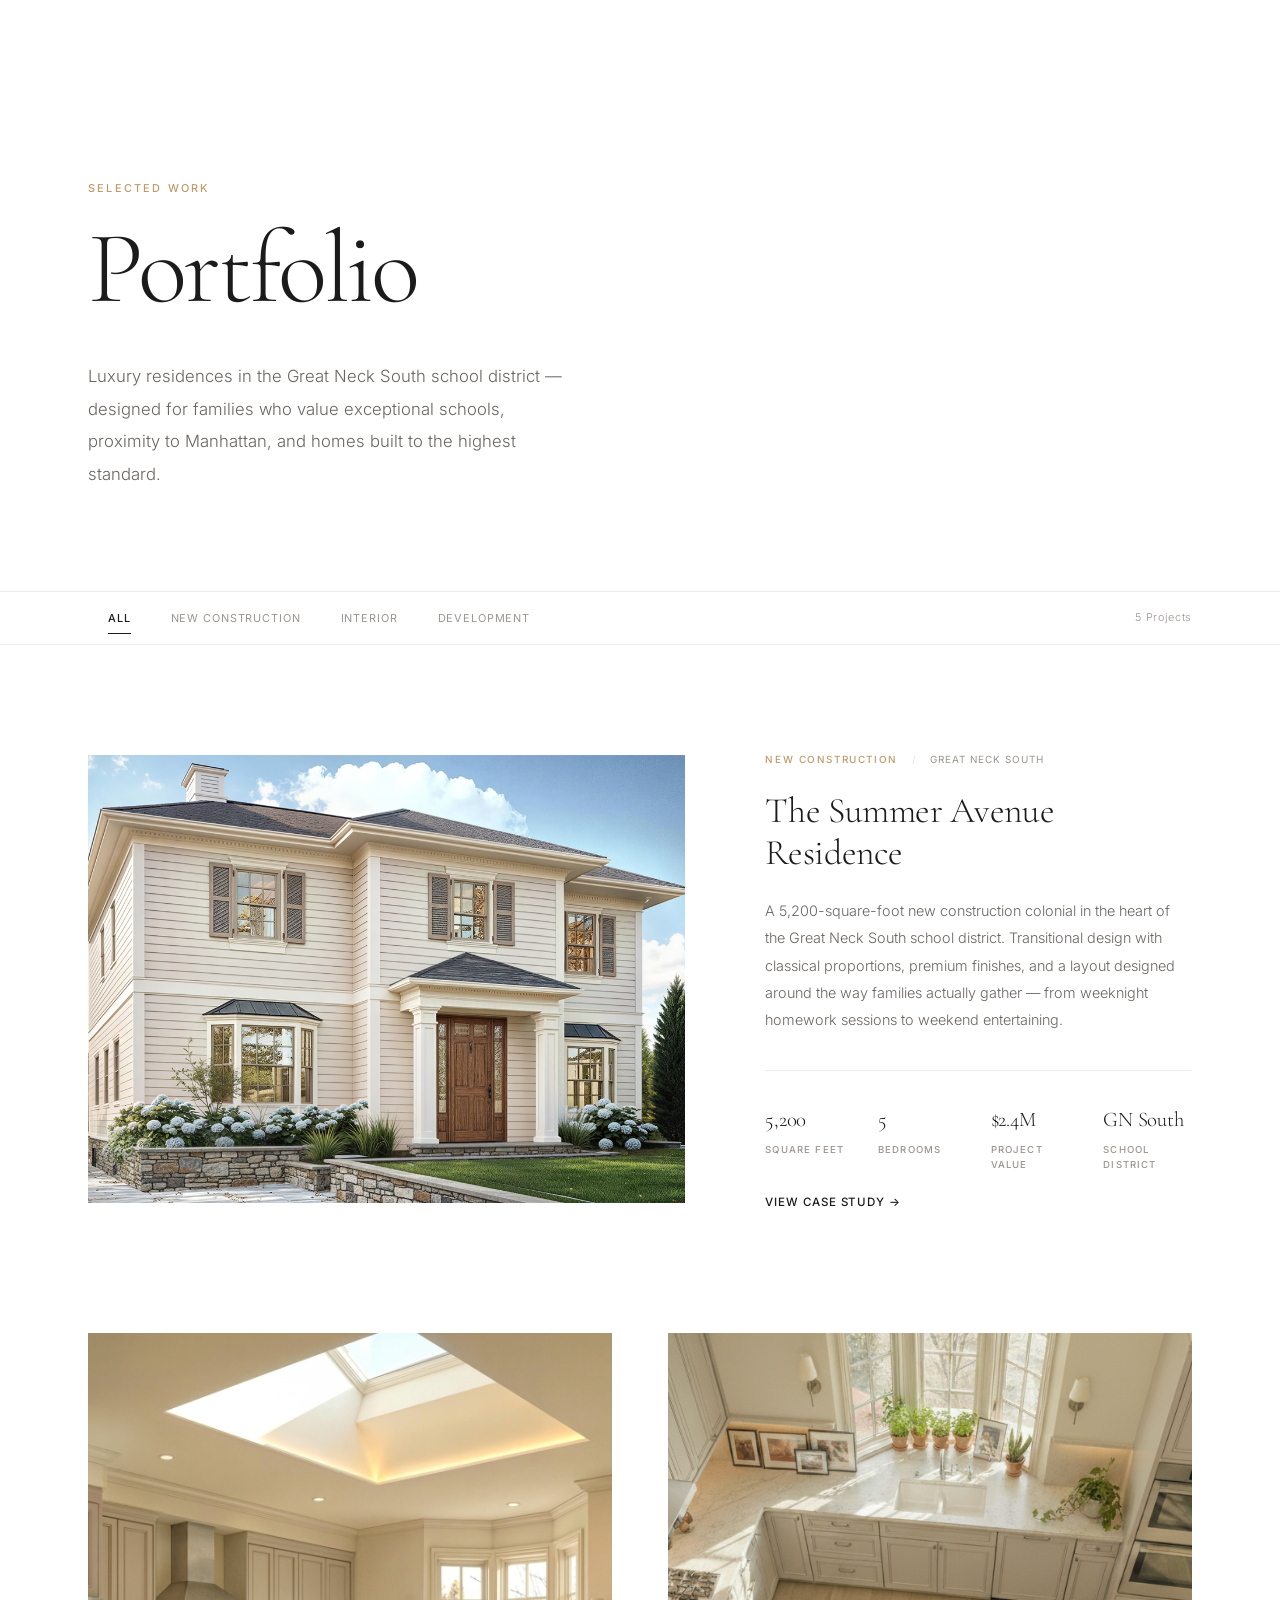
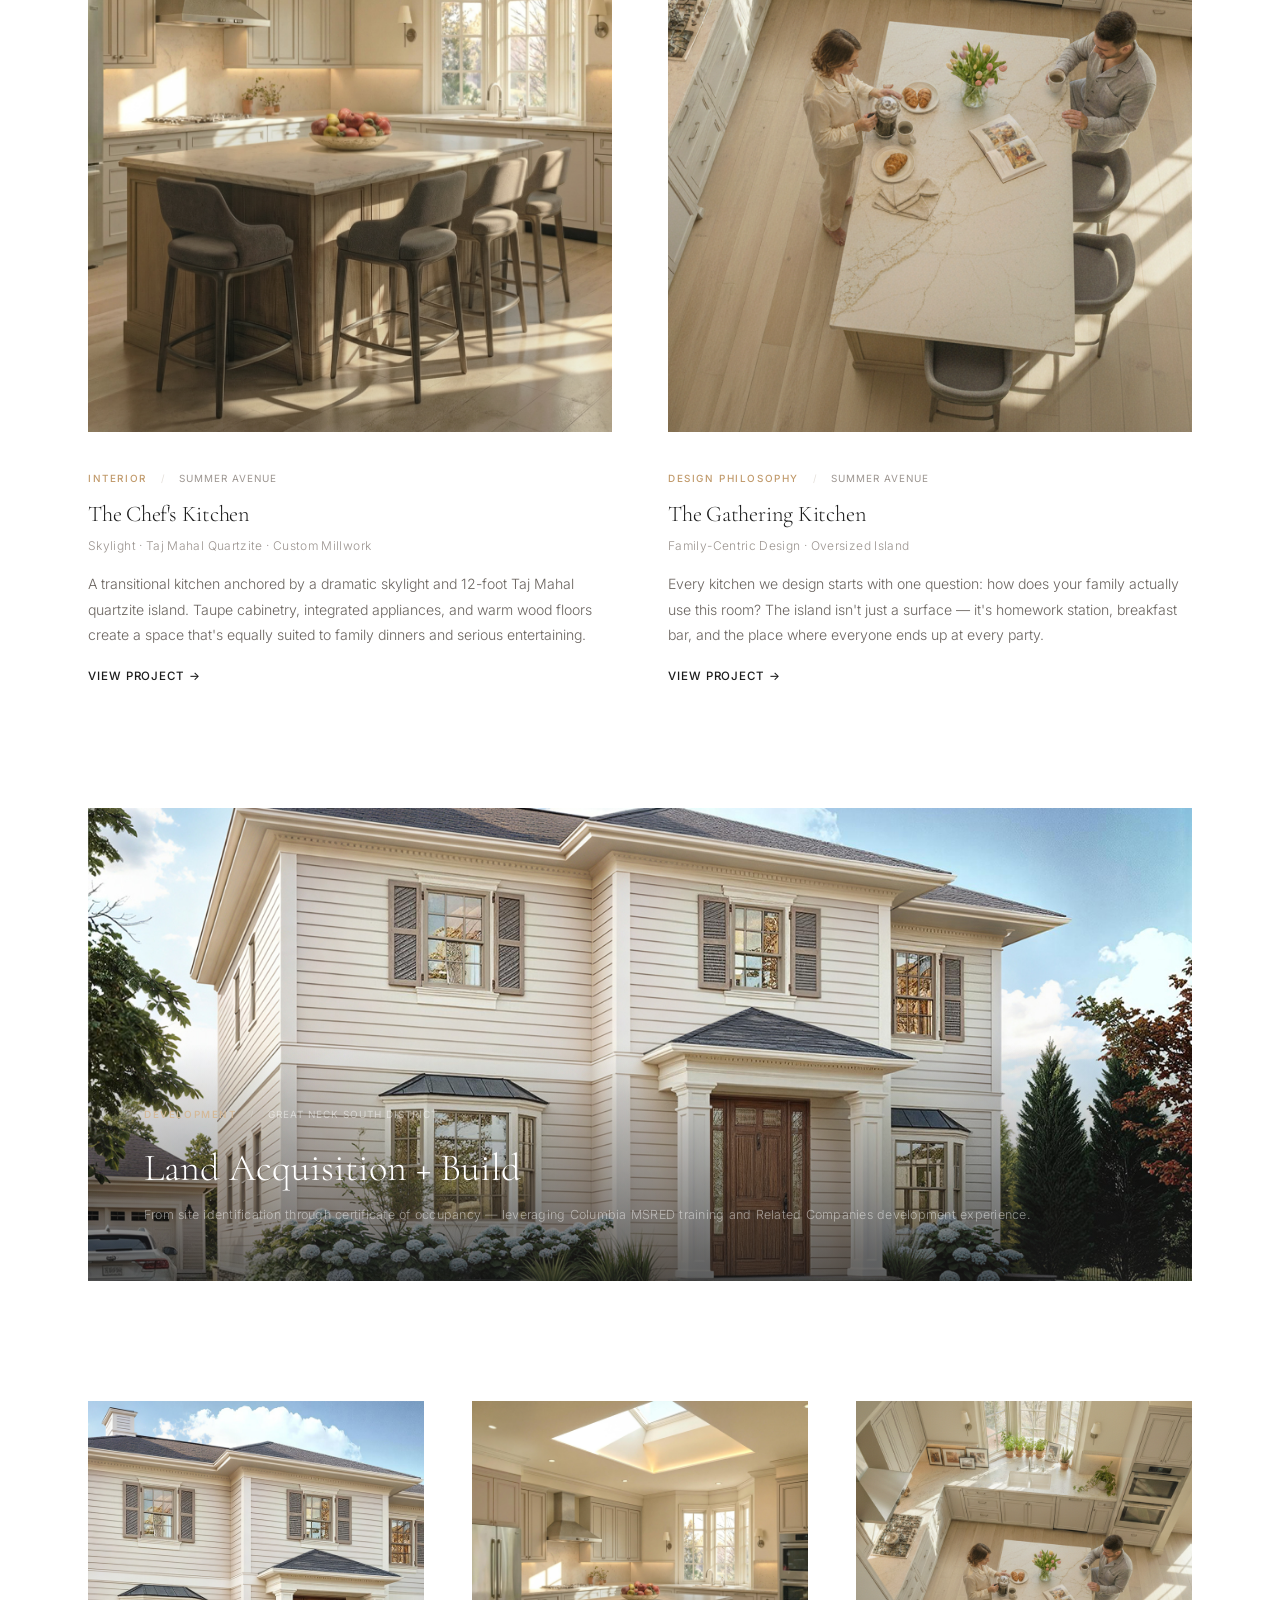
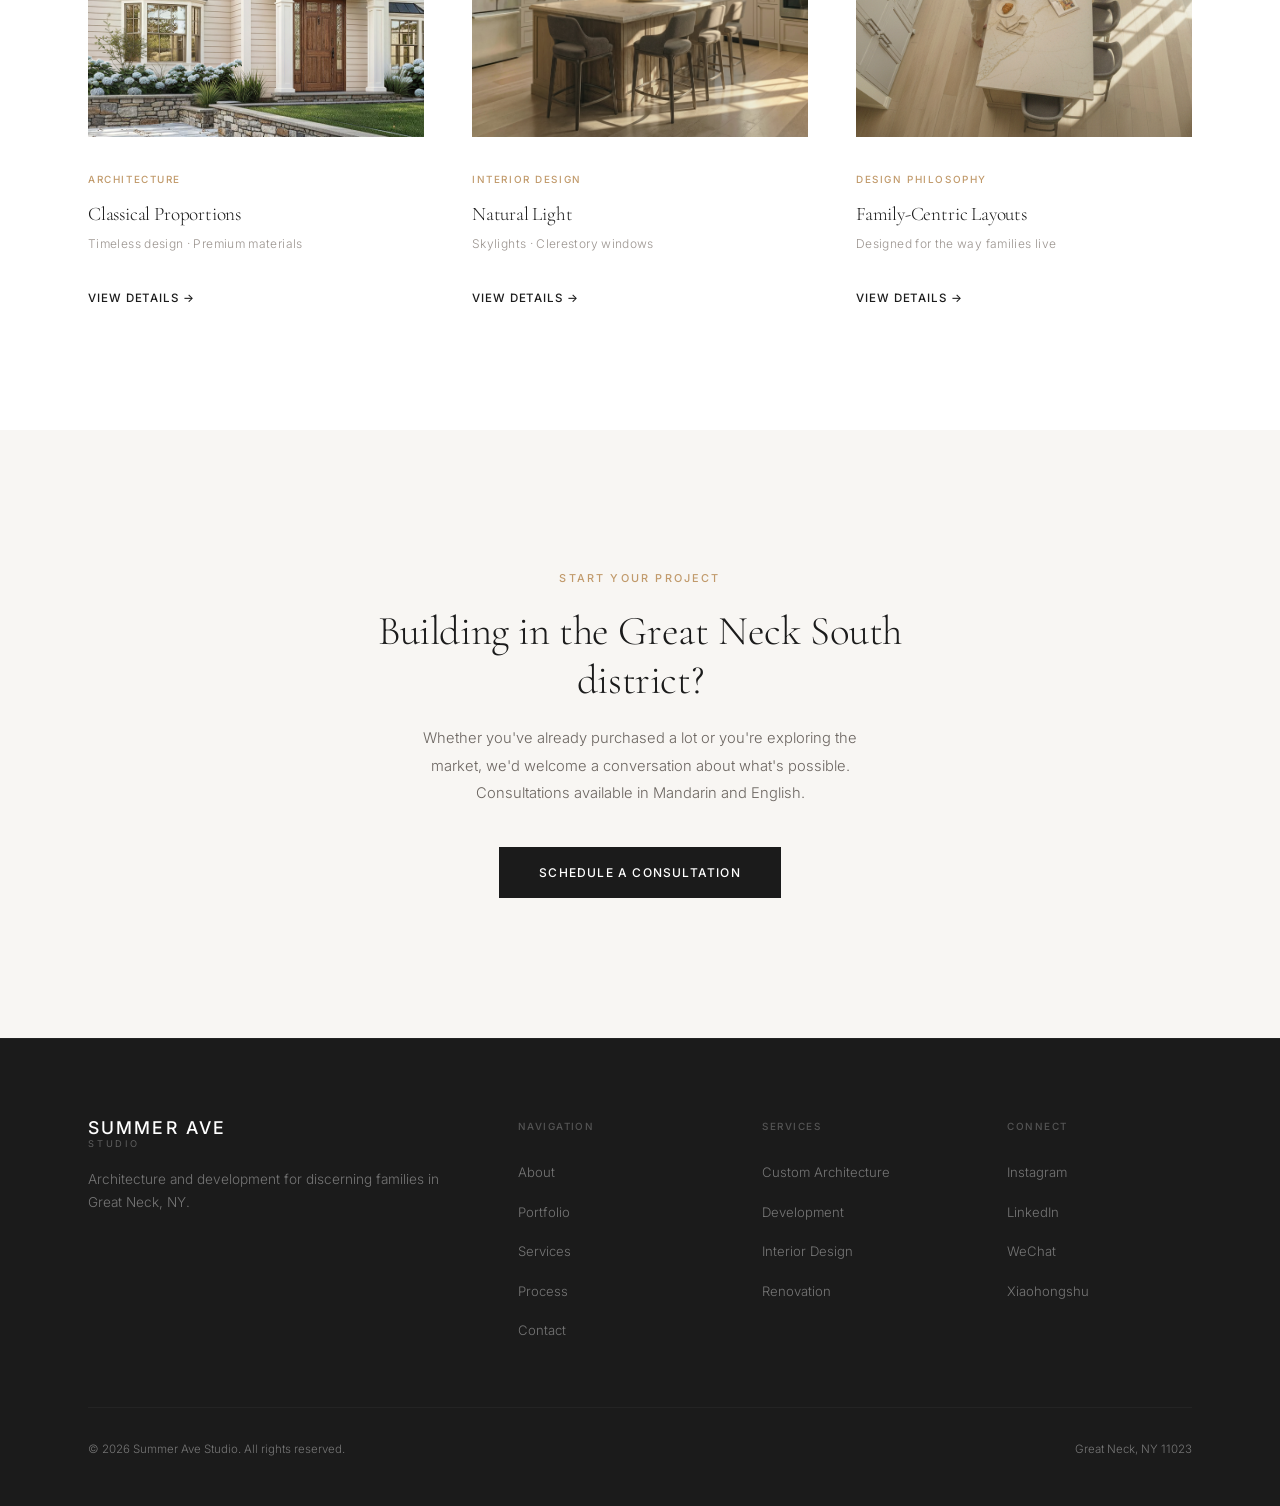
==== commit ebbc64c4: "Strategic repositioning: target GN South families with real project images - Rewrite index.html with" ====
--- a/portfolio.html
+++ b/portfolio.html
@@ -4,7 +4,7 @@
   <meta charset="UTF-8">
   <meta name="viewport" content="width=device-width, initial-scale=1.0">
   <title>Portfolio | Summer Ave Studio | Great Neck, NY</title>
-  <meta name="description" content="Explore our portfolio of luxury custom homes in Great Neck, Kings Point, and the North Shore. New construction, waterfront estates, and full renovations from $2M+.">
+  <meta name="description" content="Explore our portfolio of luxury custom homes in the Great Neck South school district. New construction and renovation from $2M+. Founded by a Columbia MSRED graduate and former VP of Design at Related Companies.">
   <link rel="preconnect" href="https://fonts.googleapis.com">
   <link rel="preconnect" href="https://fonts.gstatic.com" crossorigin>
   <link href="https://fonts.googleapis.com/css2?family=Cormorant+Garamond:ital,wght@0,300;0,400;0,500;0,600;0,700;1,300;1,400&family=Inter:wght@300;400;500;600&display=swap" rel="stylesheet">
@@ -42,9 +42,9 @@
       <p class="section-label">Selected Work</p>
       <h1 class="port-header-title">Portfolio</h1>
       <p class="port-header-intro">
-        A curated collection of residences across Great Neck, Kings Point,
-        and the North Shore &mdash; each one a singular response to place,
-        program, and the way a family wants to live.
+        Luxury residences in the Great Neck South school district &mdash;
+        designed for families who value exceptional schools, proximity to
+        Manhattan, and homes built to the highest standard.
       </p>
     </div>
   </header>
@@ -55,11 +55,10 @@
       <div class="port-filters">
         <button class="port-filter active" data-filter="all">All</button>
         <button class="port-filter" data-filter="new">New Construction</button>
-        <button class="port-filter" data-filter="renovation">Renovation</button>
-        <button class="port-filter" data-filter="waterfront">Waterfront</button>
         <button class="port-filter" data-filter="interior">Interior</button>
-      </div>
-      <p class="port-count"><span id="projectCount">8</span> Projects</p>
+        <button class="port-filter" data-filter="development">Development</button>
+      </div>
+      <p class="port-count"><span id="projectCount">5</span> Projects</p>
     </div>
   </div>
 
@@ -67,43 +66,42 @@
   <main class="port-main">
     <div class="container">
 
-      <!-- === Row 1: Hero Feature === -->
-      <article class="port-feature" data-category="new waterfront">
+      <!-- === Row 1: Hero Feature — Summer Avenue Residence === -->
+      <article class="port-feature" data-category="new development">
         <a href="#" class="port-feature-link">
           <div class="port-feature-img">
-            <div class="img-placeholder" style="background: linear-gradient(145deg, #C8BEAE 0%, #A89882 100%);">
-              <div class="placeholder-icon">&#8962;</div>
-              <span>Kings Point Waterfront &mdash; Exterior at Dusk</span>
-            </div>
+            <img src="images/exterior-rendering.jpg" alt="Summer Avenue Residence &mdash; New construction colonial in Great Neck South" loading="lazy" style="width:100%;height:100%;object-fit:cover;">
           </div>
           <div class="port-feature-text">
             <div class="port-feature-meta">
               <span class="port-type">New Construction</span>
               <span class="port-divider">/</span>
-              <span class="port-location">Kings Point</span>
-            </div>
-            <h2 class="port-feature-name">The Kings Point Residence</h2>
+              <span class="port-location">Great Neck South</span>
+            </div>
+            <h2 class="port-feature-name">The Summer Avenue Residence</h2>
             <p class="port-feature-desc">
-              A 7,200-square-foot contemporary home on the Long Island Sound. Floor-to-ceiling
-              glass wraps the principal rooms, framing panoramic water views from sunrise to
-              sunset. Winner of the 2024 AIA Long Island Residential Design Award.
+              A 5,200-square-foot new construction colonial in the heart of the
+              Great Neck South school district. Transitional design with classical
+              proportions, premium finishes, and a layout designed around the way
+              families actually gather &mdash; from weeknight homework sessions
+              to weekend entertaining.
             </p>
             <div class="port-feature-stats">
               <div class="port-stat">
-                <span class="port-stat-val">7,200</span>
+                <span class="port-stat-val">5,200</span>
                 <span class="port-stat-unit">Square Feet</span>
               </div>
               <div class="port-stat">
-                <span class="port-stat-val">6</span>
+                <span class="port-stat-val">5</span>
                 <span class="port-stat-unit">Bedrooms</span>
               </div>
               <div class="port-stat">
-                <span class="port-stat-val">$3.8M</span>
+                <span class="port-stat-val">$2.4M</span>
                 <span class="port-stat-unit">Project Value</span>
               </div>
               <div class="port-stat">
-                <span class="port-stat-val">14</span>
-                <span class="port-stat-unit">Months</span>
+                <span class="port-stat-val">GN South</span>
+                <span class="port-stat-unit">School District</span>
               </div>
             </div>
             <span class="port-view">View Case Study &rarr;</span>
@@ -111,54 +109,50 @@
         </a>
       </article>
 
-      <!-- === Row 2: Two-Column === -->
+      <!-- === Row 2: Two-Column — Kitchen Studies === -->
       <div class="port-duo">
-        <article class="port-card" data-category="new">
+        <article class="port-card" data-category="new interior">
           <a href="#" class="port-card-link">
             <div class="port-card-img port-card-img-tall">
-              <div class="img-placeholder" style="background: linear-gradient(145deg, #D5CFC5 0%, #B8AFA1 100%);">
-                <div class="placeholder-icon">&#8962;</div>
-                <span>Arrandale &mdash; Front Elevation</span>
-              </div>
-            </div>
-            <div class="port-card-text">
-              <div class="port-card-meta">
-                <span class="port-type">New Construction</span>
+              <img src="images/kitchen-rendering.jpg" alt="Chef's kitchen with skylight and Taj Mahal quartzite" loading="lazy" style="width:100%;height:100%;object-fit:cover;">
+            </div>
+            <div class="port-card-text">
+              <div class="port-card-meta">
+                <span class="port-type">Interior</span>
                 <span class="port-divider">/</span>
-                <span class="port-location">Great Neck Estates</span>
-              </div>
-              <h3 class="port-card-name">Arrandale Colonial</h3>
-              <p class="port-card-spec">5,800 SF &middot; 5 Bed &middot; 5.5 Bath</p>
+                <span class="port-location">Summer Avenue</span>
+              </div>
+              <h3 class="port-card-name">The Chef's Kitchen</h3>
+              <p class="port-card-spec">Skylight &middot; Taj Mahal Quartzite &middot; Custom Millwork</p>
               <p class="port-card-desc">
-                A neo-Georgian residence on a half-acre corner lot. Handmade brick,
-                limestone detailing, and a copper-clad conservatory anchor this home
-                in the tradition of Great Neck Estates.
+                A transitional kitchen anchored by a dramatic skylight and
+                12-foot Taj Mahal quartzite island. Taupe cabinetry, integrated
+                appliances, and warm wood floors create a space that's equally
+                suited to family dinners and serious entertaining.
               </p>
               <span class="port-view">View Project &rarr;</span>
             </div>
           </a>
         </article>
 
-        <article class="port-card" data-category="renovation">
+        <article class="port-card" data-category="new interior">
           <a href="#" class="port-card-link">
             <div class="port-card-img port-card-img-tall">
-              <div class="img-placeholder" style="background: linear-gradient(145deg, #D0C8BA 0%, #BAB0A0 100%);">
-                <div class="placeholder-icon">&#8962;</div>
-                <span>Saddle Rock &mdash; Living Room</span>
-              </div>
-            </div>
-            <div class="port-card-text">
-              <div class="port-card-meta">
-                <span class="port-type">Full Renovation</span>
+              <img src="images/kitchen-overhead.png" alt="Overhead view of family gathering at kitchen island" loading="lazy" style="width:100%;height:100%;object-fit:cover;">
+            </div>
+            <div class="port-card-text">
+              <div class="port-card-meta">
+                <span class="port-type">Design Philosophy</span>
                 <span class="port-divider">/</span>
-                <span class="port-location">Saddle Rock</span>
-              </div>
-              <h3 class="port-card-name">Saddle Rock Modern</h3>
-              <p class="port-card-spec">4,500 SF &middot; 4 Bed &middot; 4 Bath</p>
+                <span class="port-location">Summer Avenue</span>
+              </div>
+              <h3 class="port-card-name">The Gathering Kitchen</h3>
+              <p class="port-card-spec">Family-Centric Design &middot; Oversized Island</p>
               <p class="port-card-desc">
-                A 1960s split-level transformed into a light-filled modern home.
-                The original roofline was preserved; everything else was reimagined
-                with white oak, Venetian plaster, and walls of glass.
+                Every kitchen we design starts with one question: how does your
+                family actually use this room? The island isn't just a surface
+                &mdash; it's homework station, breakfast bar, and the place where
+                everyone ends up at every party.
               </p>
               <span class="port-view">View Project &rarr;</span>
             </div>
@@ -166,63 +160,54 @@
         </article>
       </div>
 
-      <!-- === Row 3: Wide Editorial Image === -->
-      <article class="port-editorial" data-category="new waterfront">
+      <!-- === Row 3: Wide Editorial Image — Exterior Detail === -->
+      <article class="port-editorial" data-category="new development">
         <a href="#" class="port-editorial-link">
           <div class="port-editorial-img">
-            <div class="img-placeholder" style="background: linear-gradient(145deg, #BFC8C0 0%, #9AABA0 100%);">
-              <div class="placeholder-icon">&#8962;</div>
-              <span>Bay Club Drive &mdash; Infinity Pool with Sound Views</span>
-            </div>
+            <img src="images/exterior-rendering.jpg" alt="Summer Avenue Residence &mdash; Classical portico and slate roof" loading="lazy" style="width:100%;height:100%;object-fit:cover;">
             <div class="port-editorial-caption">
               <div class="port-card-meta">
-                <span class="port-type">Waterfront</span>
+                <span class="port-type">Development</span>
                 <span class="port-divider">/</span>
-                <span class="port-location">Manhasset Bay</span>
-              </div>
-              <h3>Bay Club Drive</h3>
-              <p>8,400 SF &middot; 7 Bed &middot; Waterfront &middot; $4.2M</p>
+                <span class="port-location">Great Neck South District</span>
+              </div>
+              <h3>Land Acquisition + Build</h3>
+              <p>From site identification through certificate of occupancy &mdash; leveraging Columbia MSRED training and Related Companies development experience.</p>
             </div>
           </div>
         </a>
       </article>
 
-      <!-- === Row 4: Three-Column Magazine Grid === -->
+      <!-- === Row 4: Design Approach Cards === -->
       <div class="port-trio">
         <article class="port-card port-card-compact" data-category="new">
           <a href="#" class="port-card-link">
             <div class="port-card-img">
-              <div class="img-placeholder" style="background: linear-gradient(145deg, #D8D2C8 0%, #C2BAA9 100%);">
-                <div class="placeholder-icon">&#8962;</div>
-                <span>Estates Transitional</span>
-              </div>
-            </div>
-            <div class="port-card-text">
-              <div class="port-card-meta">
-                <span class="port-type">New Construction</span>
-              </div>
-              <h3 class="port-card-name">The Estates Transitional</h3>
-              <p class="port-card-spec">6,100 SF &middot; 5 Bed &middot; $2.9M</p>
-              <span class="port-view">View Project &rarr;</span>
-            </div>
-          </a>
-        </article>
-
-        <article class="port-card port-card-compact" data-category="renovation waterfront">
+              <img src="images/exterior-rendering.jpg" alt="Classical exterior proportions" loading="lazy" style="width:100%;height:100%;object-fit:cover;">
+            </div>
+            <div class="port-card-text">
+              <div class="port-card-meta">
+                <span class="port-type">Architecture</span>
+              </div>
+              <h3 class="port-card-name">Classical Proportions</h3>
+              <p class="port-card-spec">Timeless design &middot; Premium materials</p>
+              <span class="port-view">View Details &rarr;</span>
+            </div>
+          </a>
+        </article>
+
+        <article class="port-card port-card-compact" data-category="interior">
           <a href="#" class="port-card-link">
             <div class="port-card-img">
-              <div class="img-placeholder" style="background: linear-gradient(145deg, #C5CCC5 0%, #A8B5A8 100%);">
-                <div class="placeholder-icon">&#8962;</div>
-                <span>Stepping Stone Lane</span>
-              </div>
-            </div>
-            <div class="port-card-text">
-              <div class="port-card-meta">
-                <span class="port-type">Renovation</span>
-              </div>
-              <h3 class="port-card-name">Stepping Stone Lane</h3>
-              <p class="port-card-spec">5,200 SF &middot; 5 Bed &middot; $3.1M</p>
-              <span class="port-view">View Project &rarr;</span>
+              <img src="images/kitchen-rendering.jpg" alt="Skylight kitchen detail" loading="lazy" style="width:100%;height:100%;object-fit:cover;">
+            </div>
+            <div class="port-card-text">
+              <div class="port-card-meta">
+                <span class="port-type">Interior Design</span>
+              </div>
+              <h3 class="port-card-name">Natural Light</h3>
+              <p class="port-card-spec">Skylights &middot; Clerestory windows</p>
+              <span class="port-view">View Details &rarr;</span>
             </div>
           </a>
         </article>
@@ -230,68 +215,15 @@
         <article class="port-card port-card-compact" data-category="interior">
           <a href="#" class="port-card-link">
             <div class="port-card-img">
-              <div class="img-placeholder" style="background: linear-gradient(145deg, #DDD8CE 0%, #C8C0B2 100%);">
-                <div class="placeholder-icon">&#8962;</div>
-                <span>Windmill Lane Interior</span>
-              </div>
-            </div>
-            <div class="port-card-text">
-              <div class="port-card-meta">
-                <span class="port-type">Interior Design</span>
-              </div>
-              <h3 class="port-card-name">Windmill Lane Residence</h3>
-              <p class="port-card-spec">3,800 SF &middot; Full Interior &middot; $2.2M</p>
-              <span class="port-view">View Project &rarr;</span>
-            </div>
-          </a>
-        </article>
-      </div>
-
-      <!-- === Row 5: Asymmetric Two-Column === -->
-      <div class="port-asym">
-        <article class="port-card port-asym-wide" data-category="new">
-          <a href="#" class="port-card-link">
-            <div class="port-card-img port-card-img-medium">
-              <div class="img-placeholder" style="background: linear-gradient(145deg, #C8C2B5 0%, #AEA798 100%);">
-                <div class="placeholder-icon">&#8962;</div>
-                <span>North Drive &mdash; Kitchen Detail</span>
-              </div>
-            </div>
-            <div class="port-card-text">
-              <div class="port-card-meta">
-                <span class="port-type">New Construction</span>
-                <span class="port-divider">/</span>
-                <span class="port-location">Great Neck Plaza</span>
-              </div>
-              <h3 class="port-card-name">North Drive Contemporary</h3>
-              <p class="port-card-spec">5,400 SF &middot; 5 Bed &middot; 4.5 Bath &middot; $2.4M</p>
-              <p class="port-card-desc">
-                Clean-lined modernism softened with warm natural materials. A
-                double-height entry and floating staircase set the tone for
-                a home built around a central courtyard garden.
-              </p>
-              <span class="port-view">View Project &rarr;</span>
-            </div>
-          </a>
-        </article>
-
-        <article class="port-card port-asym-narrow" data-category="interior renovation">
-          <a href="#" class="port-card-link">
-            <div class="port-card-img port-card-img-medium">
-              <div class="img-placeholder" style="background: linear-gradient(145deg, #D5D0C5 0%, #C0B8A8 100%);">
-                <div class="placeholder-icon">&#8962;</div>
-                <span>Grace Ave &mdash; Primary Suite</span>
-              </div>
-            </div>
-            <div class="port-card-text">
-              <div class="port-card-meta">
-                <span class="port-type">Renovation + Interior</span>
-                <span class="port-divider">/</span>
-                <span class="port-location">Kings Point</span>
-              </div>
-              <h3 class="port-card-name">Grace Avenue Revival</h3>
-              <p class="port-card-spec">4,800 SF &middot; 4 Bed &middot; $2.8M</p>
-              <span class="port-view">View Project &rarr;</span>
+              <img src="images/kitchen-overhead.png" alt="Family-centric kitchen design" loading="lazy" style="width:100%;height:100%;object-fit:cover;">
+            </div>
+            <div class="port-card-text">
+              <div class="port-card-meta">
+                <span class="port-type">Design Philosophy</span>
+              </div>
+              <h3 class="port-card-name">Family-Centric Layouts</h3>
+              <p class="port-card-spec">Designed for the way families live</p>
+              <span class="port-view">View Details &rarr;</span>
             </div>
           </a>
         </article>
@@ -303,11 +235,12 @@
   <!-- Bottom CTA -->
   <section class="port-cta">
     <div class="container">
-      <p class="section-label">Your Vision, Our Craft</p>
-      <h2 class="port-cta-title">Ready to see your home in this collection?</h2>
+      <p class="section-label">Start Your Project</p>
+      <h2 class="port-cta-title">Building in the Great Neck South district?</h2>
       <p class="port-cta-text">
-        Every project here started with a conversation. Tell us about your lot,
-        your ideas, or even just a feeling &mdash; and we'll show you what's possible.
+        Whether you've already purchased a lot or you're exploring the market,
+        we'd welcome a conversation about what's possible. Consultations available
+        in Mandarin and English.
       </p>
       <a href="index.html#contact" class="btn btn-primary">Schedule a Consultation</a>
     </div>
@@ -322,7 +255,7 @@
             <span class="logo-text">Summer Ave</span>
             <span class="logo-sub">Studio</span>
           </a>
-          <p>Luxury architecture and development on Long Island's Gold Coast.</p>
+          <p>Architecture and development for discerning families in Great Neck, NY.</p>
         </div>
         <div class="footer-links">
           <h4>Navigation</h4>
@@ -347,15 +280,15 @@
           <h4>Connect</h4>
           <ul>
             <li><a href="#">Instagram</a></li>
-            <li><a href="#">Houzz</a></li>
             <li><a href="#">LinkedIn</a></li>
-            <li><a href="#">Architectural Digest</a></li>
+            <li><a href="#">WeChat</a></li>
+            <li><a href="#">Xiaohongshu</a></li>
           </ul>
         </div>
       </div>
       <div class="footer-bottom">
         <p>&copy; 2026 Summer Ave Studio. All rights reserved.</p>
-        <p>487 Middle Neck Road, Suite 204, Great Neck, NY 11023</p>
+        <p>Great Neck, NY 11023</p>
       </div>
     </div>
   </footer>
--- a/styles.css
+++ b/styles.css
@@ -1,9 +1,8 @@
 /* ============================================================
-   Summer Ave Studio — Luxury Architecture & Development
-   Great Neck, NY
-   ============================================================ */
-
-/* --- Reset & Base --- */
+   Summer Ave Studio
+   Aesthetic: Burberry heritage warmth + Foster & Partners minimalism
+   ============================================================ */
+
 *, *::before, *::after {
   margin: 0;
   padding: 0;
@@ -11,35 +10,36 @@
 }
 
 :root {
-  /* Color Palette */
-  --color-bg: #FAF9F7;
+  /* Palette — Burberry-inspired warm neutrals */
+  --color-bg: #FFFFFF;
+  --color-bg-warm: #F8F6F3;
   --color-surface: #FFFFFF;
-  --color-text: #1A1A1A;
-  --color-text-secondary: #5A5A5A;
-  --color-text-muted: #8A8A8A;
-  --color-accent: #2C3E2D;
-  --color-accent-light: #3D5A3E;
-  --color-accent-hover: #1E2D1F;
-  --color-gold: #B8945F;
-  --color-gold-light: #D4B683;
-  --color-border: #E8E5E0;
-  --color-border-light: #F0EDE8;
-  --color-dark: #111111;
-  --color-dark-surface: #1A1A1A;
-
-  /* Typography */
+  --color-text: #1B1B1B;
+  --color-text-secondary: #6B6560;
+  --color-text-muted: #9C9590;
+  --color-accent: #1B1B1B;
+  --color-accent-hover: #000000;
+  --color-honey: #C19A6B;
+  --color-camel: #D4B896;
+  --color-camel-light: #E8DDD0;
+  --color-border: #E5E0DB;
+  --color-border-light: #F0ECE8;
+  --color-dark: #1B1B1B;
+  --color-dark-surface: #242220;
+
+  /* Typography — editorial precision */
   --font-serif: 'Cormorant Garamond', 'Georgia', serif;
   --font-sans: 'Inter', -apple-system, BlinkMacSystemFont, sans-serif;
 
-  /* Spacing */
-  --section-padding: 120px;
-  --container-width: 1280px;
-  --container-padding: 40px;
-
-  /* Transitions */
+  /* Spacing — generous, Foster-level breathing room */
+  --section-padding: 140px;
+  --container-width: 1200px;
+  --container-padding: 48px;
+
+  /* Motion */
   --ease-out: cubic-bezier(0.16, 1, 0.3, 1);
-  --transition-base: 0.3s var(--ease-out);
-  --transition-slow: 0.6s var(--ease-out);
+  --transition-base: 0.35s var(--ease-out);
+  --transition-slow: 0.7s var(--ease-out);
 }
 
 html {
@@ -69,79 +69,83 @@
   display: block;
 }
 
-/* --- Container --- */
 .container {
   max-width: var(--container-width);
   margin: 0 auto;
   padding: 0 var(--container-padding);
 }
 
-/* --- Section Labels & Titles --- */
+/* ============================================================
+   SECTION SYSTEM — Foster-level hierarchy
+   ============================================================ */
 .section {
   padding: var(--section-padding) 0;
 }
 
 .section-label {
   font-family: var(--font-sans);
-  font-size: 0.75rem;
-  font-weight: 600;
-  letter-spacing: 0.15em;
+  font-size: 0.68rem;
+  font-weight: 500;
+  letter-spacing: 0.2em;
   text-transform: uppercase;
-  color: var(--color-gold);
-  margin-bottom: 16px;
+  color: var(--color-honey);
+  margin-bottom: 20px;
 }
 
 .section-title {
   font-family: var(--font-serif);
-  font-size: clamp(2rem, 4vw, 3.2rem);
-  font-weight: 400;
+  font-size: clamp(2rem, 3.8vw, 3rem);
+  font-weight: 300;
   line-height: 1.15;
+  letter-spacing: -0.01em;
   color: var(--color-text);
-  margin-bottom: 20px;
-  max-width: 700px;
+  margin-bottom: 24px;
+  max-width: 680px;
 }
 
 .section-subtitle {
-  font-size: 1.05rem;
+  font-size: 0.95rem;
+  font-weight: 300;
   color: var(--color-text-secondary);
-  max-width: 600px;
-  line-height: 1.7;
-  margin-bottom: 48px;
-}
-
-/* --- Buttons --- */
+  max-width: 520px;
+  line-height: 1.8;
+  margin-bottom: 56px;
+}
+
+/* ============================================================
+   BUTTONS — Burberry-restrained
+   ============================================================ */
 .btn {
   display: inline-block;
   font-family: var(--font-sans);
-  font-size: 0.85rem;
+  font-size: 0.75rem;
   font-weight: 500;
-  letter-spacing: 0.04em;
-  padding: 14px 32px;
+  letter-spacing: 0.1em;
+  text-transform: uppercase;
+  padding: 16px 40px;
   border: none;
-  border-radius: 2px;
   cursor: pointer;
   transition: all var(--transition-base);
 }
 
 .btn-primary {
-  background-color: var(--color-accent);
+  background: var(--color-accent);
   color: #fff;
 }
 
 .btn-primary:hover {
-  background-color: var(--color-accent-hover);
-  transform: translateY(-1px);
+  background: var(--color-accent-hover);
 }
 
 .btn-outline {
   background: transparent;
-  border: 1px solid rgba(255,255,255,0.4);
+  border: 1px solid rgba(255,255,255,0.35);
   color: #fff;
 }
 
 .btn-outline:hover {
-  background: rgba(255,255,255,0.1);
-  border-color: rgba(255,255,255,0.7);
+  background: rgba(255,255,255,0.08);
+  border-color: rgba(255,255,255,0.6);
 }
 
 .btn-full {
@@ -149,29 +153,30 @@
   text-align: center;
 }
 
-/* --- Image Placeholders --- */
+/* ============================================================
+   IMAGE PLACEHOLDERS
+   ============================================================ */
 .img-placeholder {
-  background: linear-gradient(145deg, #E8E5E0 0%, #D5D0C8 100%);
+  background: linear-gradient(160deg, var(--color-camel-light) 0%, var(--color-border) 100%);
   display: flex;
   flex-direction: column;
   align-items: center;
   justify-content: center;
   color: var(--color-text-muted);
-  font-size: 0.8rem;
-  letter-spacing: 0.05em;
+  font-size: 0.75rem;
+  letter-spacing: 0.06em;
   width: 100%;
   height: 100%;
-  position: relative;
 }
 
 .placeholder-icon {
-  font-size: 2.5rem;
+  font-size: 2rem;
   margin-bottom: 8px;
-  opacity: 0.4;
-}
-
-/* ============================================================
-   NAVIGATION
+  opacity: 0.3;
+}
+
+/* ============================================================
+   NAVIGATION — thin, disappearing, Burberry-meets-Foster
    ============================================================ */
 .nav {
   position: fixed;
@@ -179,26 +184,34 @@
   left: 0;
   right: 0;
   z-index: 1000;
-  padding: 20px 0;
+  padding: 24px 0;
   transition: all var(--transition-base);
 }
 
 .nav.scrolled {
-  background: rgba(250, 249, 247, 0.95);
-  backdrop-filter: blur(12px);
-  padding: 14px 0;
-  box-shadow: 0 1px 0 var(--color-border);
-}
-
-.nav.scrolled .nav-logo .logo-text,
-.nav.scrolled .nav-logo .logo-sub,
+  background: rgba(255, 255, 255, 0.96);
+  backdrop-filter: blur(16px);
+  padding: 16px 0;
+  border-bottom: 1px solid var(--color-border-light);
+}
+
+.nav.scrolled .logo-text,
+.nav.scrolled .logo-sub {
+  color: var(--color-text);
+}
+
 .nav.scrolled .nav-links a {
+  color: var(--color-text-secondary);
+}
+
+.nav.scrolled .nav-links a:hover {
   color: var(--color-text);
 }
 
 .nav.scrolled .nav-cta {
   background: var(--color-accent) !important;
   color: #fff !important;
+  border: none !important;
 }
 
 .nav-inner {
@@ -217,66 +230,65 @@
 }
 
 .logo-text {
-  font-family: var(--font-serif);
-  font-size: 1.5rem;
+  font-family: var(--font-sans);
+  font-size: 1.1rem;
   font-weight: 500;
   color: #fff;
-  letter-spacing: 0.02em;
+  letter-spacing: 0.12em;
+  text-transform: uppercase;
   transition: color var(--transition-base);
 }
 
 .logo-sub {
   font-family: var(--font-sans);
-  font-size: 0.65rem;
-  font-weight: 500;
-  letter-spacing: 0.25em;
+  font-size: 0.58rem;
+  font-weight: 400;
+  letter-spacing: 0.3em;
+  text-transform: uppercase;
+  color: rgba(255,255,255,0.5);
+  margin-top: 2px;
+  transition: color var(--transition-base);
+}
+
+.nav.scrolled .logo-sub {
+  color: var(--color-text-muted);
+}
+
+.nav-links {
+  display: flex;
+  align-items: center;
+  gap: 40px;
+}
+
+.nav-links a {
+  font-size: 0.72rem;
+  font-weight: 400;
+  letter-spacing: 0.08em;
   text-transform: uppercase;
   color: rgba(255,255,255,0.7);
   transition: color var(--transition-base);
 }
 
-.nav.scrolled .logo-sub {
-  color: var(--color-text-muted);
-}
-
-.nav-links {
-  display: flex;
-  align-items: center;
-  gap: 36px;
-}
-
-.nav-links a {
-  font-size: 0.82rem;
-  font-weight: 400;
-  letter-spacing: 0.02em;
-  color: rgba(255,255,255,0.85);
-  transition: color var(--transition-base);
-  position: relative;
-}
-
 .nav-links a:not(.nav-cta):hover {
   color: #fff;
 }
 
-.nav.scrolled .nav-links a:not(.nav-cta):hover {
-  color: var(--color-accent);
-}
-
 .nav-cta {
-  padding: 10px 24px !important;
-  background: rgba(255,255,255,0.15);
-  border-radius: 2px;
-  transition: all var(--transition-base) !important;
+  padding: 10px 28px !important;
+  background: rgba(255,255,255,0.12) !important;
+  border: 1px solid rgba(255,255,255,0.2) !important;
+  font-weight: 500 !important;
+  letter-spacing: 0.1em !important;
 }
 
 .nav-cta:hover {
-  background: rgba(255,255,255,0.25) !important;
+  background: rgba(255,255,255,0.2) !important;
 }
 
 .nav-toggle {
   display: none;
   flex-direction: column;
-  gap: 5px;
+  gap: 6px;
   background: none;
   border: none;
   cursor: pointer;
@@ -286,9 +298,9 @@
 .nav-toggle span {
   display: block;
   width: 24px;
-  height: 2px;
+  height: 1px;
   background: #fff;
-  transition: all var(--transition-base);
+  transition: all 0.4s var(--ease-out);
 }
 
 .nav.scrolled .nav-toggle span {
@@ -296,7 +308,7 @@
 }
 
 /* ============================================================
-   HERO
+   HERO — dark, warm, cinematic
    ============================================================ */
 .hero {
   position: relative;
@@ -309,15 +321,15 @@
 .hero-bg {
   position: absolute;
   inset: 0;
-  background: linear-gradient(135deg, #1a2a1a 0%, #2a3a2a 30%, #1a2525 70%, #111 100%);
+  background: linear-gradient(155deg, #1B1B1B 0%, #2A2420 40%, #1B1B1B 100%);
 }
 
 .hero-overlay {
   position: absolute;
   inset: 0;
   background:
-    radial-gradient(ellipse at 30% 50%, rgba(184, 148, 95, 0.08) 0%, transparent 60%),
-    radial-gradient(ellipse at 80% 30%, rgba(44, 62, 45, 0.15) 0%, transparent 50%);
+    radial-gradient(ellipse at 25% 50%, rgba(193, 154, 107, 0.06) 0%, transparent 60%),
+    radial-gradient(ellipse at 75% 20%, rgba(212, 184, 150, 0.04) 0%, transparent 50%);
 }
 
 .hero-content {
@@ -326,79 +338,81 @@
   max-width: var(--container-width);
   margin: 0 auto;
   padding: 0 var(--container-padding);
-  padding-top: 100px;
+  padding-top: 120px;
 }
 
 .hero-tagline {
   font-family: var(--font-sans);
-  font-size: 0.75rem;
-  font-weight: 500;
-  letter-spacing: 0.2em;
+  font-size: 0.65rem;
+  font-weight: 400;
+  letter-spacing: 0.25em;
   text-transform: uppercase;
-  color: var(--color-gold);
-  margin-bottom: 24px;
+  color: var(--color-honey);
+  margin-bottom: 32px;
 }
 
 .hero-title {
   font-family: var(--font-serif);
-  font-size: clamp(3rem, 7vw, 5.5rem);
-  font-weight: 300;
-  line-height: 1.05;
+  font-size: clamp(3rem, 6.5vw, 5.2rem);
+  font-weight: 300;
+  line-height: 1.06;
+  letter-spacing: -0.02em;
   color: #fff;
-  margin-bottom: 28px;
+  margin-bottom: 32px;
 }
 
 .hero-description {
-  font-size: 1.1rem;
-  font-weight: 300;
-  line-height: 1.8;
-  color: rgba(255,255,255,0.65);
-  max-width: 520px;
-  margin-bottom: 40px;
+  font-size: 1rem;
+  font-weight: 300;
+  line-height: 1.85;
+  color: rgba(255,255,255,0.45);
+  max-width: 460px;
+  margin-bottom: 48px;
 }
 
 .hero-actions {
   display: flex;
   gap: 16px;
-  margin-bottom: 80px;
+  margin-bottom: 100px;
 }
 
 .hero-stats {
   display: flex;
-  gap: 60px;
-  padding-top: 40px;
-  border-top: 1px solid rgba(255,255,255,0.1);
+  gap: 72px;
+  padding-top: 48px;
+  border-top: 1px solid rgba(255,255,255,0.08);
 }
 
 .stat {
   display: flex;
   flex-direction: column;
-  gap: 6px;
+  gap: 8px;
 }
 
 .stat-number {
   font-family: var(--font-serif);
-  font-size: 2.2rem;
+  font-size: 2rem;
+  font-weight: 300;
+  color: #fff;
+  letter-spacing: -0.02em;
+}
+
+.stat-plus {
+  font-size: 1rem;
+  color: var(--color-honey);
+}
+
+.stat-label {
+  font-size: 0.65rem;
   font-weight: 400;
-  color: #fff;
-}
-
-.stat-plus {
-  font-size: 1.2rem;
-  color: var(--color-gold);
-}
-
-.stat-label {
-  font-size: 0.75rem;
-  font-weight: 500;
-  letter-spacing: 0.1em;
+  letter-spacing: 0.15em;
   text-transform: uppercase;
-  color: rgba(255,255,255,0.4);
+  color: rgba(255,255,255,0.3);
 }
 
 .hero-scroll {
   position: absolute;
-  bottom: 40px;
+  bottom: 48px;
   left: var(--container-padding);
   display: flex;
   align-items: center;
@@ -407,16 +421,16 @@
 }
 
 .hero-scroll span {
-  font-size: 0.7rem;
-  letter-spacing: 0.15em;
+  font-size: 0.6rem;
+  letter-spacing: 0.2em;
   text-transform: uppercase;
-  color: rgba(255,255,255,0.3);
+  color: rgba(255,255,255,0.2);
 }
 
 .scroll-line {
-  width: 60px;
+  width: 48px;
   height: 1px;
-  background: rgba(255,255,255,0.2);
+  background: rgba(255,255,255,0.1);
   position: relative;
   overflow: hidden;
 }
@@ -428,8 +442,8 @@
   left: -100%;
   width: 100%;
   height: 100%;
-  background: var(--color-gold);
-  animation: scrollLine 2s infinite;
+  background: var(--color-honey);
+  animation: scrollLine 2.5s infinite;
 }
 
 @keyframes scrollLine {
@@ -438,12 +452,16 @@
 }
 
 /* ============================================================
-   ABOUT
-   ============================================================ */
+   ABOUT — editorial asymmetry, lots of air
+   ============================================================ */
+.about {
+  background: var(--color-bg);
+}
+
 .about-grid {
   display: grid;
   grid-template-columns: 1fr 1fr;
-  gap: 80px;
+  gap: 100px;
   align-items: center;
 }
 
@@ -456,106 +474,112 @@
   position: absolute;
   top: 0;
   left: 0;
-  width: 75%;
-  height: 70%;
-  border-radius: 2px;
+  width: 78%;
+  height: 72%;
+  overflow: hidden;
+}
+
+.about-img-1 img,
+.about-img-2 img {
+  width: 100%;
+  height: 100%;
+  object-fit: cover;
 }
 
 .about-img-2 {
   position: absolute;
   bottom: 0;
   right: 0;
-  width: 55%;
-  height: 45%;
-  border-radius: 2px;
-  border: 4px solid var(--color-bg);
+  width: 50%;
+  height: 42%;
+  border: 5px solid var(--color-bg);
+  overflow: hidden;
 }
 
 .about-text {
-  font-size: 1rem;
+  font-size: 0.92rem;
+  font-weight: 300;
   color: var(--color-text-secondary);
-  line-height: 1.8;
+  line-height: 1.9;
   margin-bottom: 20px;
 }
 
 .about-values {
-  margin-top: 40px;
+  margin-top: 48px;
   display: flex;
   flex-direction: column;
-  gap: 24px;
+  gap: 28px;
+  padding-top: 40px;
+  border-top: 1px solid var(--color-border-light);
 }
 
 .value h4 {
-  font-family: var(--font-serif);
-  font-size: 1.2rem;
-  font-weight: 500;
-  margin-bottom: 6px;
+  font-family: var(--font-sans);
+  font-size: 0.7rem;
+  font-weight: 600;
+  letter-spacing: 0.12em;
+  text-transform: uppercase;
+  margin-bottom: 8px;
   color: var(--color-text);
 }
 
 .value p {
-  font-size: 0.9rem;
+  font-size: 0.88rem;
+  font-weight: 300;
   color: var(--color-text-secondary);
-  line-height: 1.6;
-}
-
-/* ============================================================
-   PORTFOLIO
+  line-height: 1.7;
+}
+
+/* ============================================================
+   PORTFOLIO SECTION (index page) — minimal grid
    ============================================================ */
 .portfolio {
-  background: var(--color-dark);
-  color: #fff;
-}
-
-.portfolio .section-label {
-  color: var(--color-gold);
+  background: var(--color-bg-warm);
 }
 
 .portfolio .section-title {
-  color: #fff;
+  color: var(--color-text);
 }
 
 .portfolio .section-subtitle {
-  color: rgba(255,255,255,0.5);
+  color: var(--color-text-secondary);
 }
 
 .portfolio-filters {
   display: flex;
-  gap: 8px;
-  margin-bottom: 40px;
-  flex-wrap: wrap;
+  gap: 4px;
+  margin-bottom: 48px;
 }
 
 .filter-btn {
   font-family: var(--font-sans);
-  font-size: 0.8rem;
+  font-size: 0.7rem;
   font-weight: 400;
-  letter-spacing: 0.03em;
-  padding: 8px 20px;
+  letter-spacing: 0.06em;
+  text-transform: uppercase;
+  padding: 10px 20px;
   background: transparent;
-  border: 1px solid rgba(255,255,255,0.15);
-  color: rgba(255,255,255,0.5);
-  border-radius: 2px;
+  border: 1px solid var(--color-border);
+  color: var(--color-text-muted);
   cursor: pointer;
   transition: all var(--transition-base);
 }
 
 .filter-btn:hover,
 .filter-btn.active {
-  border-color: var(--color-gold);
-  color: var(--color-gold);
+  border-color: var(--color-text);
+  color: var(--color-text);
 }
 
 .portfolio-grid {
   display: grid;
   grid-template-columns: repeat(3, 1fr);
-  gap: 16px;
+  gap: 20px;
 }
 
 .project-card {
   position: relative;
   overflow: hidden;
-  border-radius: 2px;
 }
 
 .project-large {
@@ -564,21 +588,32 @@
 
 .project-image {
   position: relative;
-  height: 400px;
+  height: 420px;
   overflow: hidden;
 }
 
 .project-large .project-image {
-  height: 450px;
+  height: 460px;
 }
 
 .project-img {
-  background: linear-gradient(145deg, #2a2a2a 0%, #1a1a1a 100%);
-  color: rgba(255,255,255,0.3);
+  background: linear-gradient(160deg, var(--color-camel-light) 0%, #C8C0B2 100%);
+  color: var(--color-text-muted);
   transition: transform var(--transition-slow);
 }
 
+.project-img-real {
+  width: 100%;
+  height: 100%;
+  object-fit: cover;
+  transition: transform var(--transition-slow);
+}
+
 .project-card:hover .project-img {
+  transform: scale(1.03);
+}
+
+.project-card:hover .project-img-real {
   transform: scale(1.03);
 }
 
@@ -587,9 +622,9 @@
   bottom: 0;
   left: 0;
   right: 0;
-  padding: 32px;
-  background: linear-gradient(to top, rgba(0,0,0,0.8) 0%, transparent 100%);
-  transform: translateY(20px);
+  padding: 36px;
+  background: linear-gradient(to top, rgba(27,27,27,0.85) 0%, transparent 100%);
+  transform: translateY(16px);
   opacity: 0;
   transition: all var(--transition-base);
 }
@@ -600,45 +635,48 @@
 }
 
 .project-tag {
+  font-size: 0.62rem;
+  font-weight: 500;
+  letter-spacing: 0.15em;
+  text-transform: uppercase;
+  color: var(--color-honey);
+  margin-bottom: 10px;
+  display: block;
+}
+
+.project-name {
+  font-family: var(--font-serif);
+  font-size: 1.4rem;
+  font-weight: 300;
+  color: #fff;
+  margin-bottom: 6px;
+}
+
+.project-meta {
+  font-size: 0.75rem;
+  color: rgba(255,255,255,0.45);
+  margin-bottom: 16px;
+  letter-spacing: 0.02em;
+}
+
+.project-link {
   font-size: 0.7rem;
   font-weight: 500;
-  letter-spacing: 0.12em;
+  letter-spacing: 0.08em;
   text-transform: uppercase;
-  color: var(--color-gold);
-  margin-bottom: 8px;
-  display: block;
-}
-
-.project-name {
-  font-family: var(--font-serif);
-  font-size: 1.5rem;
-  font-weight: 400;
-  margin-bottom: 6px;
-}
-
-.project-meta {
-  font-size: 0.8rem;
-  color: rgba(255,255,255,0.5);
-  margin-bottom: 16px;
-}
-
-.project-link {
-  font-size: 0.8rem;
-  font-weight: 500;
-  color: var(--color-gold);
-  letter-spacing: 0.03em;
+  color: var(--color-honey);
   transition: color var(--transition-base);
 }
 
 .project-link:hover {
-  color: var(--color-gold-light);
-}
-
-/* ============================================================
-   FEATURE STRIP
+  color: var(--color-camel);
+}
+
+/* ============================================================
+   FEATURE STRIP — Burberry camel band
    ============================================================ */
 .feature-strip {
-  background: var(--color-accent);
+  background: var(--color-dark);
   overflow: hidden;
 }
 
@@ -647,7 +685,7 @@
   margin: 0 auto;
   display: grid;
   grid-template-columns: 1fr 1fr;
-  min-height: 500px;
+  min-height: 520px;
 }
 
 .feature-text {
@@ -659,100 +697,106 @@
 }
 
 .feature-text .section-label {
-  color: var(--color-gold-light);
+  color: var(--color-honey);
 }
 
 .feature-text h2 {
   font-family: var(--font-serif);
-  font-size: clamp(1.8rem, 3vw, 2.5rem);
-  font-weight: 400;
-  margin-bottom: 20px;
-  line-height: 1.2;
+  font-size: clamp(1.6rem, 2.5vw, 2.2rem);
+  font-weight: 300;
+  margin-bottom: 24px;
+  line-height: 1.25;
 }
 
 .feature-text p {
-  font-size: 1rem;
-  line-height: 1.8;
-  color: rgba(255,255,255,0.7);
-  margin-bottom: 32px;
-  max-width: 480px;
+  font-size: 0.92rem;
+  font-weight: 300;
+  line-height: 1.85;
+  color: rgba(255,255,255,0.5);
+  margin-bottom: 36px;
+  max-width: 420px;
 }
 
 .feature-text .btn-primary {
   align-self: flex-start;
   background: #fff;
-  color: var(--color-accent);
+  color: var(--color-dark);
 }
 
 .feature-text .btn-primary:hover {
-  background: var(--color-gold-light);
+  background: var(--color-camel);
   color: var(--color-dark);
 }
 
 .feature-img {
-  background: linear-gradient(145deg, #3D5A3E 0%, #2C3E2D 100%);
-  color: rgba(255,255,255,0.3);
-}
-
-/* ============================================================
-   SERVICES
-   ============================================================ */
+  background: linear-gradient(160deg, var(--color-camel) 0%, var(--color-camel-light) 100%);
+  color: var(--color-text-muted);
+}
+
+/* ============================================================
+   SERVICES — clean cards, thin borders
+   ============================================================ */
+.services {
+  background: var(--color-bg);
+}
+
 .services-grid {
   display: grid;
   grid-template-columns: repeat(2, 1fr);
-  gap: 32px;
+  gap: 1px;
+  background: var(--color-border-light);
 }
 
 .service-card {
-  padding: 48px;
-  background: var(--color-surface);
-  border: 1px solid var(--color-border);
-  border-radius: 2px;
+  padding: 56px;
+  background: var(--color-bg);
   transition: all var(--transition-base);
 }
 
 .service-card:hover {
-  border-color: var(--color-gold);
-  transform: translateY(-4px);
-  box-shadow: 0 20px 60px rgba(0,0,0,0.06);
+  background: var(--color-bg-warm);
 }
 
 .service-number {
   font-family: var(--font-serif);
-  font-size: 2.5rem;
+  font-size: 2.8rem;
   font-weight: 300;
   color: var(--color-border);
-  margin-bottom: 20px;
+  margin-bottom: 24px;
+  transition: color var(--transition-base);
 }
 
 .service-card:hover .service-number {
-  color: var(--color-gold);
+  color: var(--color-honey);
 }
 
 .service-card h3 {
   font-family: var(--font-serif);
-  font-size: 1.5rem;
-  font-weight: 500;
-  margin-bottom: 12px;
+  font-size: 1.35rem;
+  font-weight: 400;
+  margin-bottom: 14px;
+  letter-spacing: -0.01em;
 }
 
 .service-card > p {
-  font-size: 0.92rem;
+  font-size: 0.88rem;
+  font-weight: 300;
   color: var(--color-text-secondary);
-  line-height: 1.7;
-  margin-bottom: 24px;
+  line-height: 1.8;
+  margin-bottom: 28px;
 }
 
 .service-features {
   display: flex;
   flex-direction: column;
-  gap: 8px;
+  gap: 10px;
 }
 
 .service-features li {
-  font-size: 0.85rem;
+  font-size: 0.8rem;
+  font-weight: 300;
   color: var(--color-text-secondary);
-  padding-left: 20px;
+  padding-left: 16px;
   position: relative;
 }
 
@@ -761,22 +805,22 @@
   position: absolute;
   left: 0;
   top: 8px;
-  width: 8px;
+  width: 6px;
   height: 1px;
-  background: var(--color-gold);
-}
-
-/* ============================================================
-   PROCESS
+  background: var(--color-honey);
+}
+
+/* ============================================================
+   PROCESS — clean timeline
    ============================================================ */
 .process {
-  background: var(--color-surface);
+  background: var(--color-bg-warm);
 }
 
 .process-timeline {
-  margin-top: 60px;
+  margin-top: 64px;
   position: relative;
-  padding-left: 60px;
+  padding-left: 64px;
 }
 
 .process-timeline::before {
@@ -792,7 +836,7 @@
 .process-step {
   display: flex;
   gap: 32px;
-  margin-bottom: 48px;
+  margin-bottom: 56px;
   position: relative;
 }
 
@@ -802,13 +846,13 @@
 
 .step-marker {
   position: absolute;
-  left: -60px;
+  left: -64px;
   width: 40px;
   height: 40px;
   display: flex;
   align-items: center;
   justify-content: center;
-  background: var(--color-bg);
+  background: var(--color-bg-warm);
   border: 1px solid var(--color-border);
   border-radius: 50%;
   z-index: 1;
@@ -816,13 +860,14 @@
 }
 
 .process-step:hover .step-marker {
-  border-color: var(--color-gold);
-  background: var(--color-accent);
+  border-color: var(--color-honey);
+  background: var(--color-dark);
 }
 
 .step-num {
   font-family: var(--font-serif);
-  font-size: 1rem;
+  font-size: 0.95rem;
+  font-weight: 300;
   color: var(--color-text-muted);
   transition: color var(--transition-base);
 }
@@ -833,16 +878,17 @@
 
 .step-content h3 {
   font-family: var(--font-serif);
-  font-size: 1.3rem;
-  font-weight: 500;
-  margin-bottom: 10px;
+  font-size: 1.2rem;
+  font-weight: 400;
+  margin-bottom: 12px;
 }
 
 .step-content p {
-  font-size: 0.92rem;
+  font-size: 0.88rem;
+  font-weight: 300;
   color: var(--color-text-secondary);
-  line-height: 1.7;
-  max-width: 600px;
+  line-height: 1.8;
+  max-width: 560px;
 }
 
 /* ============================================================
@@ -855,43 +901,55 @@
 .testimonials-grid {
   display: grid;
   grid-template-columns: repeat(3, 1fr);
-  gap: 32px;
-  margin-top: 48px;
+  gap: 1px;
+  background: var(--color-border-light);
+  margin-top: 56px;
 }
 
 .testimonial-card {
-  padding: 40px;
-  background: var(--color-surface);
-  border: 1px solid var(--color-border);
-  border-radius: 2px;
+  padding: 48px;
+  background: var(--color-bg);
 }
 
 .testimonial-stars {
-  color: var(--color-gold);
-  font-size: 1rem;
-  letter-spacing: 2px;
-  margin-bottom: 20px;
+  color: var(--color-honey);
+  font-size: 0.85rem;
+  letter-spacing: 3px;
+  margin-bottom: 24px;
+}
+
+.testimonial-heading {
+  font-family: var(--font-serif);
+  font-size: 1.15rem;
+  font-weight: 400;
+  color: var(--color-text);
+  margin-bottom: 16px;
+  letter-spacing: -0.01em;
 }
 
 .testimonial-card blockquote {
   font-family: var(--font-serif);
   font-size: 1.05rem;
   font-style: italic;
-  line-height: 1.7;
+  font-weight: 300;
+  line-height: 1.75;
   color: var(--color-text);
-  margin-bottom: 24px;
+  margin-bottom: 28px;
 }
 
 .testimonial-author strong {
   display: block;
   font-family: var(--font-sans);
-  font-size: 0.85rem;
+  font-size: 0.75rem;
   font-weight: 600;
+  letter-spacing: 0.06em;
+  text-transform: uppercase;
   margin-bottom: 4px;
 }
 
 .testimonial-author span {
-  font-size: 0.8rem;
+  font-size: 0.75rem;
+  font-weight: 300;
   color: var(--color-text-muted);
 }
 
@@ -899,50 +957,110 @@
    TEAM
    ============================================================ */
 .team {
-  background: var(--color-surface);
+  background: var(--color-bg-warm);
 }
 
 .team-grid {
   display: grid;
   grid-template-columns: repeat(4, 1fr);
-  gap: 32px;
-  margin-top: 48px;
+  gap: 40px;
+  margin-top: 56px;
 }
 
 .member-photo {
-  margin-bottom: 20px;
+  margin-bottom: 24px;
   overflow: hidden;
-  border-radius: 2px;
 }
 
 .member-img {
-  height: 320px;
-  background: linear-gradient(145deg, #E0DDD7 0%, #C8C3BA 100%);
+  height: 340px;
+  background: linear-gradient(160deg, var(--color-camel-light) 0%, var(--color-border) 100%);
 }
 
 .team-member h3 {
   font-family: var(--font-serif);
-  font-size: 1.25rem;
+  font-size: 1.2rem;
+  font-weight: 400;
+  margin-bottom: 4px;
+}
+
+.member-title {
+  font-size: 0.7rem;
   font-weight: 500;
-  margin-bottom: 4px;
-}
-
-.member-title {
-  font-size: 0.8rem;
-  font-weight: 500;
-  color: var(--color-gold);
-  letter-spacing: 0.03em;
+  letter-spacing: 0.08em;
+  text-transform: uppercase;
+  color: var(--color-honey);
+  margin-bottom: 12px;
+}
+
+.member-bio {
+  font-size: 0.82rem;
+  font-weight: 300;
+  color: var(--color-text-secondary);
+  line-height: 1.7;
+}
+
+/* Team — Single Founder Layout */
+.team-single {
+  margin-top: 56px;
+  display: grid;
+  grid-template-columns: 1fr 1fr;
+  gap: 80px;
+  align-items: start;
+}
+
+.team-credentials {
+  display: grid;
+  grid-template-columns: 1fr 1fr;
+  gap: 1px;
+  background: var(--color-border-light);
+}
+
+.credential {
+  padding: 36px;
+  background: var(--color-bg-warm);
+}
+
+.credential h4 {
+  font-family: var(--font-sans);
+  font-size: 0.7rem;
+  font-weight: 600;
+  letter-spacing: 0.1em;
+  text-transform: uppercase;
+  color: var(--color-text);
   margin-bottom: 10px;
 }
 
-.member-bio {
+.credential p {
   font-size: 0.85rem;
+  font-weight: 300;
   color: var(--color-text-secondary);
+  line-height: 1.75;
+}
+
+.team-philosophy {
+  padding-top: 8px;
+}
+
+.team-quote {
+  font-family: var(--font-serif);
+  font-size: 1.35rem;
+  font-weight: 300;
+  font-style: italic;
   line-height: 1.6;
-}
-
-/* ============================================================
-   NEIGHBORHOOD (Great Neck)
+  color: var(--color-text);
+  margin-bottom: 28px;
+}
+
+.team-quote-small {
+  font-size: 0.9rem;
+  font-weight: 300;
+  color: var(--color-text-secondary);
+  line-height: 1.85;
+}
+
+/* ============================================================
+   NEIGHBORHOOD
    ============================================================ */
 .neighborhood {
   background: var(--color-bg);
@@ -951,22 +1069,25 @@
 .neighborhood-grid {
   display: grid;
   grid-template-columns: 1fr 1fr;
-  gap: 80px;
+  gap: 100px;
   align-items: center;
 }
 
 .neighborhood-content p {
-  font-size: 1rem;
+  font-size: 0.92rem;
+  font-weight: 300;
   color: var(--color-text-secondary);
-  line-height: 1.8;
+  line-height: 1.9;
   margin-bottom: 16px;
 }
 
 .neighborhood-highlights {
   display: grid;
   grid-template-columns: 1fr 1fr;
-  gap: 24px;
-  margin-top: 40px;
+  gap: 28px;
+  margin-top: 48px;
+  padding-top: 40px;
+  border-top: 1px solid var(--color-border-light);
 }
 
 .highlight {
@@ -978,22 +1099,37 @@
 .highlight strong {
   font-family: var(--font-serif);
   font-size: 1.3rem;
-  font-weight: 500;
-  color: var(--color-accent);
+  font-weight: 300;
+  color: var(--color-text);
 }
 
 .highlight span {
-  font-size: 0.82rem;
+  font-size: 0.72rem;
+  font-weight: 400;
+  letter-spacing: 0.04em;
   color: var(--color-text-muted);
 }
 
 .neighborhood-img {
-  height: 500px;
-  border-radius: 2px;
-}
-
-/* ============================================================
-   CONTACT
+  height: 520px;
+}
+
+.neighborhood-image {
+  overflow: hidden;
+}
+
+.neighborhood-img-real {
+  width: 100%;
+  height: 520px;
+  object-fit: cover;
+}
+
+.feature-image {
+  overflow: hidden;
+}
+
+/* ============================================================
+   CONTACT — dark, warm
    ============================================================ */
 .contact {
   background: var(--color-dark);
@@ -1001,7 +1137,7 @@
 }
 
 .contact .section-label {
-  color: var(--color-gold);
+  color: var(--color-honey);
 }
 
 .contact .section-title {
@@ -1011,41 +1147,44 @@
 .contact-grid {
   display: grid;
   grid-template-columns: 1fr 1fr;
-  gap: 80px;
+  gap: 100px;
 }
 
 .contact-info > p {
-  font-size: 1rem;
-  color: rgba(255,255,255,0.5);
-  line-height: 1.8;
-  margin-bottom: 40px;
+  font-size: 0.92rem;
+  font-weight: 300;
+  color: rgba(255,255,255,0.4);
+  line-height: 1.85;
+  margin-bottom: 48px;
 }
 
 .contact-details {
   display: grid;
   grid-template-columns: 1fr 1fr;
-  gap: 32px;
+  gap: 36px;
 }
 
 .contact-item h4 {
-  font-family: var(--font-serif);
-  font-size: 1.1rem;
+  font-family: var(--font-sans);
+  font-size: 0.65rem;
   font-weight: 500;
-  margin-bottom: 8px;
-  color: #fff;
+  letter-spacing: 0.15em;
+  text-transform: uppercase;
+  margin-bottom: 10px;
+  color: var(--color-honey);
 }
 
 .contact-item p {
-  font-size: 0.9rem;
+  font-size: 0.88rem;
+  font-weight: 300;
   color: rgba(255,255,255,0.5);
-  line-height: 1.6;
+  line-height: 1.7;
 }
 
 .contact-form-wrap {
   background: var(--color-dark-surface);
-  padding: 48px;
-  border: 1px solid rgba(255,255,255,0.08);
-  border-radius: 2px;
+  padding: 56px;
+  border: 1px solid rgba(255,255,255,0.06);
 }
 
 .form-row {
@@ -1055,30 +1194,31 @@
 }
 
 .form-group {
-  margin-bottom: 20px;
+  margin-bottom: 24px;
 }
 
 .form-group label {
   display: block;
-  font-size: 0.78rem;
+  font-size: 0.65rem;
   font-weight: 500;
-  letter-spacing: 0.05em;
+  letter-spacing: 0.12em;
   text-transform: uppercase;
-  color: rgba(255,255,255,0.4);
-  margin-bottom: 8px;
+  color: rgba(255,255,255,0.35);
+  margin-bottom: 10px;
 }
 
 .form-group input,
 .form-group select,
 .form-group textarea {
   width: 100%;
-  padding: 12px 16px;
-  background: rgba(255,255,255,0.05);
-  border: 1px solid rgba(255,255,255,0.1);
-  border-radius: 2px;
+  padding: 14px 0;
+  background: transparent;
+  border: none;
+  border-bottom: 1px solid rgba(255,255,255,0.1);
   color: #fff;
   font-family: var(--font-sans);
   font-size: 0.9rem;
+  font-weight: 300;
   transition: border-color var(--transition-base);
 }
 
@@ -1086,15 +1226,15 @@
 .form-group select:focus,
 .form-group textarea:focus {
   outline: none;
-  border-color: var(--color-gold);
+  border-bottom-color: var(--color-honey);
 }
 
 .form-group select {
   appearance: none;
-  background-image: url("data:image/svg+xml,%3Csvg width='12' height='8' viewBox='0 0 12 8' fill='none' xmlns='http://www.w3.org/2000/svg'%3E%3Cpath d='M1 1.5L6 6.5L11 1.5' stroke='%23666' stroke-width='1.5' stroke-linecap='round' stroke-linejoin='round'/%3E%3C/svg%3E");
+  background-image: url("data:image/svg+xml,%3Csvg width='10' height='6' viewBox='0 0 10 6' fill='none' xmlns='http://www.w3.org/2000/svg'%3E%3Cpath d='M1 1L5 5L9 1' stroke='%23666' stroke-width='1' stroke-linecap='round'/%3E%3C/svg%3E");
   background-repeat: no-repeat;
-  background-position: right 16px center;
-  padding-right: 40px;
+  background-position: right 0 center;
+  padding-right: 24px;
 }
 
 .form-group select option {
@@ -1104,43 +1244,46 @@
 
 .form-group textarea {
   resize: vertical;
-  min-height: 100px;
+  min-height: 80px;
+  border: none;
+  border-bottom: 1px solid rgba(255,255,255,0.1);
 }
 
 .contact-form .btn-primary {
-  margin-top: 8px;
-  padding: 16px;
-  font-size: 0.9rem;
+  margin-top: 12px;
+  padding: 18px;
 }
 
 .form-note {
-  font-size: 0.78rem;
-  color: rgba(255,255,255,0.3);
+  font-size: 0.72rem;
+  font-weight: 300;
+  color: rgba(255,255,255,0.25);
   text-align: center;
   margin-top: 16px;
 }
 
 /* ============================================================
-   FOOTER
+   FOOTER — minimal
    ============================================================ */
 .footer {
   background: var(--color-dark);
-  border-top: 1px solid rgba(255,255,255,0.06);
-  padding: 80px 0 40px;
-  color: rgba(255,255,255,0.5);
+  border-top: 1px solid rgba(255,255,255,0.04);
+  padding: 80px 0 48px;
+  color: rgba(255,255,255,0.4);
 }
 
 .footer-grid {
   display: grid;
   grid-template-columns: 2fr 1fr 1fr 1fr;
   gap: 60px;
-  margin-bottom: 60px;
+  margin-bottom: 64px;
 }
 
 .footer-brand p {
-  margin-top: 16px;
-  font-size: 0.9rem;
-  line-height: 1.6;
+  margin-top: 20px;
+  font-size: 0.85rem;
+  font-weight: 300;
+  line-height: 1.7;
 }
 
 .footer-brand .logo-text {
@@ -1148,41 +1291,43 @@
 }
 
 .footer-brand .logo-sub {
-  color: rgba(255,255,255,0.4);
+  color: rgba(255,255,255,0.3);
 }
 
 .footer-links h4 {
   font-family: var(--font-sans);
-  font-size: 0.75rem;
-  font-weight: 600;
-  letter-spacing: 0.12em;
+  font-size: 0.62rem;
+  font-weight: 500;
+  letter-spacing: 0.15em;
   text-transform: uppercase;
-  color: rgba(255,255,255,0.3);
-  margin-bottom: 20px;
+  color: rgba(255,255,255,0.25);
+  margin-bottom: 24px;
 }
 
 .footer-links ul {
   display: flex;
   flex-direction: column;
-  gap: 12px;
+  gap: 14px;
 }
 
 .footer-links a {
-  font-size: 0.88rem;
-  color: rgba(255,255,255,0.5);
+  font-size: 0.82rem;
+  font-weight: 300;
+  color: rgba(255,255,255,0.4);
   transition: color var(--transition-base);
 }
 
 .footer-links a:hover {
-  color: var(--color-gold);
+  color: var(--color-honey);
 }
 
 .footer-bottom {
   padding-top: 32px;
-  border-top: 1px solid rgba(255,255,255,0.06);
+  border-top: 1px solid rgba(255,255,255,0.04);
   display: flex;
   justify-content: space-between;
-  font-size: 0.8rem;
+  font-size: 0.72rem;
+  font-weight: 300;
 }
 
 /* ============================================================
@@ -1190,8 +1335,8 @@
    ============================================================ */
 .reveal {
   opacity: 0;
-  transform: translateY(30px);
-  transition: opacity 0.8s var(--ease-out), transform 0.8s var(--ease-out);
+  transform: translateY(24px);
+  transition: opacity 0.9s var(--ease-out), transform 0.9s var(--ease-out);
 }
 
 .reveal.visible {
@@ -1200,19 +1345,19 @@
 }
 
 /* ============================================================
-   RESPONSIVE
+   RESPONSIVE — Tablet
    ============================================================ */
 @media (max-width: 1024px) {
   :root {
-    --section-padding: 80px;
-    --container-padding: 32px;
+    --section-padding: 100px;
+    --container-padding: 36px;
   }
 
   .about-grid,
   .neighborhood-grid,
   .contact-grid {
     grid-template-columns: 1fr;
-    gap: 48px;
+    gap: 56px;
   }
 
   .about-image {
@@ -1239,8 +1384,17 @@
     grid-template-columns: 1fr;
   }
 
+  .team-single {
+    grid-template-columns: 1fr;
+    gap: 48px;
+  }
+
   .feature-strip-inner {
     grid-template-columns: 1fr;
+  }
+
+  .feature-image {
+    min-height: 300px;
   }
 
   .feature-img {
@@ -1253,15 +1407,18 @@
   }
 }
 
+/* ============================================================
+   RESPONSIVE — Mobile (luxury iPhone feel)
+   ============================================================ */
 @media (max-width: 768px) {
   :root {
-    --section-padding: 72px;
+    --section-padding: 80px;
     --container-padding: 28px;
   }
 
-  /* ---- Refined Mobile Navigation ---- */
+  /* ---- Navigation: full-screen overlay ---- */
   .nav {
-    padding: 18px 0;
+    padding: 20px 0;
   }
 
   .nav.scrolled {
@@ -1282,8 +1439,8 @@
     flex-direction: column;
     justify-content: center;
     align-items: center;
-    background: rgba(250, 249, 247, 0.98);
-    backdrop-filter: blur(20px);
+    background: rgba(255, 255, 255, 0.98);
+    backdrop-filter: blur(24px);
     padding: 80px 48px 48px;
     gap: 0;
     z-index: 999;
@@ -1300,13 +1457,14 @@
 
   .nav-links a {
     display: block;
-    padding: 18px 0;
+    padding: 20px 0;
     color: var(--color-text) !important;
     border-bottom: 1px solid var(--color-border-light);
     font-family: var(--font-serif);
-    font-size: 1.3rem;
-    font-weight: 400;
+    font-size: 1.4rem;
+    font-weight: 300;
     letter-spacing: 0.01em;
+    text-transform: none;
   }
 
   .nav-links li:first-child a {
@@ -1314,18 +1472,19 @@
   }
 
   .nav-cta {
-    margin-top: 28px;
+    margin-top: 32px;
     text-align: center;
     background: var(--color-accent) !important;
     color: #fff !important;
     border: none !important;
-    padding: 16px 40px !important;
+    padding: 16px 48px !important;
     font-family: var(--font-sans) !important;
-    font-size: 0.85rem !important;
-    letter-spacing: 0.06em !important;
-  }
-
-  /* Minimal hamburger — thin lines, wide touch target */
+    font-size: 0.72rem !important;
+    font-weight: 500 !important;
+    letter-spacing: 0.1em !important;
+    text-transform: uppercase !important;
+  }
+
   .nav-toggle {
     display: flex;
     width: 44px;
@@ -1336,18 +1495,10 @@
   }
 
   .nav-toggle span {
-    width: 22px;
-    height: 1.5px;
-    background: var(--color-text);
-    transition: all 0.4s var(--ease-out);
-  }
-
-  .nav.scrolled .nav-toggle span,
-  .nav-toggle span {
-    background: var(--color-text);
-  }
-
-  /* Hero section on nav not scrolled — white hamburger */
+    width: 20px;
+    height: 1px;
+  }
+
   body:not(.portfolio-page) .nav:not(.scrolled) .nav-toggle span {
     background: #fff;
   }
@@ -1363,114 +1514,90 @@
     transform: rotate(-45deg) translate(5px, -5px);
   }
 
-  /* ---- Hero — spacious, not cramped ---- */
+  /* ---- Hero ---- */
   .hero-content {
     padding: 0 28px;
-    padding-top: 120px;
+    padding-top: 130px;
   }
 
   .hero-tagline {
-    font-size: 0.7rem;
-    letter-spacing: 0.22em;
-    margin-bottom: 20px;
+    margin-bottom: 24px;
   }
 
   .hero-title {
     font-size: clamp(2.4rem, 9vw, 3.5rem);
-    line-height: 1.08;
     margin-bottom: 24px;
   }
 
   .hero-description {
-    font-size: 1rem;
-    line-height: 1.8;
-    margin-bottom: 36px;
+    font-size: 0.95rem;
+    margin-bottom: 40px;
   }
 
   .hero-actions {
     flex-direction: column;
     gap: 12px;
-    margin-bottom: 56px;
+    margin-bottom: 64px;
   }
 
   .hero-actions .btn {
     text-align: center;
-    padding: 16px 32px;
   }
 
   .hero-stats {
     flex-direction: row;
     flex-wrap: wrap;
-    gap: 32px;
-    padding-top: 32px;
+    gap: 36px;
+    padding-top: 36px;
   }
 
   .stat-number {
-    font-size: 1.8rem;
+    font-size: 1.6rem;
   }
 
   .hero-scroll {
     display: none;
   }
 
-  /* ---- Section titles — generous spacing ---- */
+  /* ---- Section typography ---- */
   .section-label {
-    font-size: 0.7rem;
-    margin-bottom: 14px;
+    font-size: 0.62rem;
   }
 
   .section-title {
     font-size: 1.8rem;
-    line-height: 1.2;
-    margin-bottom: 16px;
   }
 
   .section-subtitle {
-    font-size: 0.95rem;
-    line-height: 1.75;
-    margin-bottom: 36px;
+    font-size: 0.9rem;
+    margin-bottom: 40px;
   }
 
   /* ---- About ---- */
   .about-text {
-    font-size: 0.95rem;
-    line-height: 1.8;
-  }
-
-  .value h4 {
-    font-size: 1.1rem;
-  }
-
-  .value p {
-    font-size: 0.88rem;
-    line-height: 1.7;
-  }
-
-  /* ---- Portfolio Section (index page) ---- */
+    font-size: 0.9rem;
+  }
+
+  /* ---- Portfolio grid ---- */
   .portfolio-filters {
-    gap: 4px;
     overflow-x: auto;
     -webkit-overflow-scrolling: touch;
     scrollbar-width: none;
-    padding-bottom: 4px;
-  }
-
+  }
   .portfolio-filters::-webkit-scrollbar { display: none; }
 
   .filter-btn {
     white-space: nowrap;
     padding: 8px 16px;
-    font-size: 0.76rem;
+    font-size: 0.65rem;
   }
 
   .portfolio-grid {
     grid-template-columns: 1fr;
-    gap: 20px;
-  }
-
-  .project-large {
-    grid-column: span 1;
-  }
+    gap: 16px;
+  }
+
+  .project-large { grid-column: span 1; }
 
   .project-image,
   .project-large .project-image {
@@ -1480,11 +1607,7 @@
   .project-overlay {
     opacity: 1;
     transform: translateY(0);
-    padding: 24px;
-  }
-
-  .project-name {
-    font-size: 1.3rem;
+    padding: 28px;
   }
 
   /* ---- Feature Strip ---- */
@@ -1492,74 +1615,25 @@
     padding: 48px 28px;
   }
 
-  .feature-text h2 {
-    font-size: 1.6rem;
-  }
-
-  .feature-text p {
-    font-size: 0.92rem;
-  }
-
-  .feature-img {
-    min-height: 260px;
-  }
+  .feature-text h2 { font-size: 1.5rem; }
+
+  .feature-img { min-height: 240px; }
 
   /* ---- Services ---- */
   .service-card {
-    padding: 36px 28px;
-  }
-
-  .service-number {
-    font-size: 2rem;
-  }
-
-  .service-card h3 {
-    font-size: 1.3rem;
-  }
-
-  .service-card > p {
-    font-size: 0.88rem;
-    line-height: 1.75;
-  }
-
-  .service-features li {
-    font-size: 0.84rem;
-    line-height: 1.6;
-  }
+    padding: 40px 28px;
+  }
+
+  .service-number { font-size: 2rem; }
+  .service-card h3 { font-size: 1.2rem; }
 
   /* ---- Process ---- */
-  .process-timeline {
-    padding-left: 48px;
-  }
-
-  .process-timeline::before {
-    left: 16px;
-  }
-
-  .step-marker {
-    left: -48px;
-    width: 32px;
-    height: 32px;
-  }
-
-  .step-content h3 {
-    font-size: 1.15rem;
-  }
-
-  .step-content p {
-    font-size: 0.88rem;
-    line-height: 1.75;
-  }
+  .process-timeline { padding-left: 48px; }
+  .process-timeline::before { left: 16px; }
+  .step-marker { left: -48px; width: 32px; height: 32px; }
 
   /* ---- Testimonials ---- */
-  .testimonial-card {
-    padding: 32px 28px;
-  }
-
-  .testimonial-card blockquote {
-    font-size: 1rem;
-    line-height: 1.75;
-  }
+  .testimonial-card { padding: 36px 28px; }
 
   /* ---- Team ---- */
   .team-grid {
@@ -1567,117 +1641,61 @@
     gap: 40px;
   }
 
-  .member-img {
-    height: 360px;
-  }
-
-  .team-member h3 {
-    font-size: 1.2rem;
-  }
-
-  .member-bio {
-    font-size: 0.88rem;
-    line-height: 1.7;
+  .member-img { height: 380px; }
+
+  .team-single {
+    grid-template-columns: 1fr;
+    gap: 36px;
+  }
+
+  .team-credentials {
+    grid-template-columns: 1fr;
+  }
+
+  .credential {
+    padding: 28px;
+  }
+
+  .team-quote {
+    font-size: 1.15rem;
   }
 
   /* ---- Neighborhood ---- */
-  .neighborhood-content p {
-    font-size: 0.95rem;
-    line-height: 1.8;
-  }
-
+  .neighborhood-img-real { height: 300px; }
   .neighborhood-highlights {
     grid-template-columns: 1fr 1fr;
-    gap: 24px;
-  }
-
-  .neighborhood-img {
-    height: 320px;
-  }
+  }
+
+  .neighborhood-img { height: 300px; }
 
   /* ---- Contact ---- */
-  .contact-info > p {
-    font-size: 0.95rem;
-  }
-
-  .contact-details {
-    grid-template-columns: 1fr 1fr;
-    gap: 28px;
-  }
-
-  .contact-item h4 {
-    font-size: 1rem;
-  }
-
-  .contact-item p {
-    font-size: 0.85rem;
-  }
-
-  .contact-form-wrap {
-    padding: 32px 28px;
-  }
-
-  .form-row {
-    grid-template-columns: 1fr;
-  }
+  .contact-details { grid-template-columns: 1fr 1fr; gap: 28px; }
+  .contact-form-wrap { padding: 36px 28px; }
+  .form-row { grid-template-columns: 1fr; }
 
   .form-group input,
   .form-group select,
   .form-group textarea {
-    padding: 14px 16px;
-    font-size: 16px; /* Prevents iOS zoom on focus */
+    font-size: 16px;
   }
 
   /* ---- Footer ---- */
-  .footer {
-    padding: 56px 0 32px;
-  }
-
-  .footer-grid {
-    grid-template-columns: 1fr;
-    gap: 36px;
-  }
-
+  .footer { padding: 56px 0 32px; }
+  .footer-grid { grid-template-columns: 1fr; gap: 36px; }
   .footer-bottom {
     flex-direction: column;
     gap: 8px;
     text-align: center;
-    font-size: 0.75rem;
-  }
-}
-
-/* ---- iPhone SE / small phones ---- */
+  }
+}
+
+/* ---- iPhone SE ---- */
 @media (max-width: 375px) {
-  :root {
-    --container-padding: 22px;
-  }
-
-  .hero-title {
-    font-size: 2.2rem;
-  }
-
-  .section-title {
-    font-size: 1.6rem;
-  }
-
-  .nav-links a {
-    font-size: 1.15rem;
-    padding: 16px 0;
-  }
-
-  .hero-stats {
-    gap: 24px;
-  }
-
-  .stat-number {
-    font-size: 1.5rem;
-  }
-
-  .contact-details {
-    grid-template-columns: 1fr;
-  }
-
-  .neighborhood-highlights {
-    grid-template-columns: 1fr;
-  }
-}
+  :root { --container-padding: 22px; }
+
+  .hero-title { font-size: 2.2rem; }
+  .section-title { font-size: 1.55rem; }
+  .nav-links a { font-size: 1.2rem; padding: 16px 0; }
+  .contact-details { grid-template-columns: 1fr; }
+  .neighborhood-highlights { grid-template-columns: 1fr; }
+}
--- a/portfolio.css
+++ b/portfolio.css
@@ -1,66 +1,66 @@
 /* ============================================================
    Summer Ave Studio — Portfolio Page
-   Editorial / Magazine Layout
+   Aesthetic: Burberry warmth + Foster & Partners editorial minimalism
    ============================================================ */
 
-/* --- Page Header --- */
 .portfolio-page {
-  background: #fff;
-}
-
+  background: #FFFFFF;
+}
+
+/* --- Page Header: extreme white space --- */
 .port-header {
-  padding: 160px 0 80px;
+  padding: 180px 0 100px;
   background: #fff;
 }
 
 .port-header-title {
   font-family: var(--font-serif);
-  font-size: clamp(3.5rem, 8vw, 7rem);
-  font-weight: 300;
-  letter-spacing: -0.02em;
+  font-size: clamp(3.5rem, 8vw, 6.5rem);
+  font-weight: 300;
+  letter-spacing: -0.03em;
   line-height: 1;
   color: var(--color-text);
-  margin-bottom: 32px;
+  margin-bottom: 40px;
 }
 
 .port-header-intro {
-  font-size: 1.15rem;
-  font-weight: 300;
-  line-height: 1.9;
+  font-size: 1.05rem;
+  font-weight: 300;
+  line-height: 1.95;
   color: var(--color-text-secondary);
-  max-width: 540px;
-}
-
-/* --- Filter Bar --- */
+  max-width: 480px;
+}
+
+/* --- Filter Bar: minimal, sticky --- */
 .port-filter-bar {
   position: sticky;
-  top: 60px;
+  top: 56px;
   z-index: 100;
-  background: rgba(255, 255, 255, 0.92);
+  background: rgba(255, 255, 255, 0.96);
   backdrop-filter: blur(16px);
   border-top: 1px solid var(--color-border-light);
   border-bottom: 1px solid var(--color-border-light);
-  padding: 0;
 }
 
 .port-filter-bar .container {
   display: flex;
   align-items: center;
   justify-content: space-between;
-  min-height: 56px;
+  min-height: 52px;
 }
 
 .port-filters {
   display: flex;
-  gap: 4px;
+  gap: 0;
 }
 
 .port-filter {
   font-family: var(--font-sans);
-  font-size: 0.78rem;
+  font-size: 0.68rem;
   font-weight: 400;
-  letter-spacing: 0.04em;
-  padding: 8px 18px;
+  letter-spacing: 0.08em;
+  text-transform: uppercase;
+  padding: 8px 20px;
   background: transparent;
   border: none;
   color: var(--color-text-muted);
@@ -73,9 +73,9 @@
   content: '';
   position: absolute;
   bottom: -1px;
-  left: 18px;
-  right: 18px;
-  height: 1.5px;
+  left: 20px;
+  right: 20px;
+  height: 1px;
   background: var(--color-text);
   transform: scaleX(0);
   transition: transform var(--transition-base);
@@ -95,76 +95,78 @@
 }
 
 .port-count {
-  font-size: 0.75rem;
+  font-size: 0.68rem;
+  font-weight: 300;
   color: var(--color-text-muted);
-  letter-spacing: 0.05em;
-}
-
-/* --- Main Content Area --- */
+  letter-spacing: 0.06em;
+}
+
+/* --- Main Content: extreme vertical rhythm --- */
 .port-main {
-  padding: 80px 0 0;
+  padding: 100px 0 0;
 }
 
 .port-main .container {
   display: flex;
   flex-direction: column;
-  gap: 100px;
-}
-
-/* --- Shared Type Styles --- */
+  gap: 120px;
+}
+
+/* --- Shared Editorial Typography --- */
 .port-type {
-  font-size: 0.7rem;
-  font-weight: 600;
-  letter-spacing: 0.14em;
+  font-size: 0.62rem;
+  font-weight: 500;
+  letter-spacing: 0.16em;
   text-transform: uppercase;
-  color: var(--color-gold);
+  color: var(--color-honey);
 }
 
 .port-divider {
-  font-size: 0.7rem;
+  font-size: 0.62rem;
   color: var(--color-border);
-  margin: 0 8px;
+  margin: 0 10px;
 }
 
 .port-location {
-  font-size: 0.7rem;
+  font-size: 0.62rem;
   font-weight: 400;
+  letter-spacing: 0.1em;
+  text-transform: uppercase;
+  color: var(--color-text-muted);
+}
+
+.port-view {
+  font-size: 0.72rem;
+  font-weight: 500;
   letter-spacing: 0.08em;
   text-transform: uppercase;
-  color: var(--color-text-muted);
-}
-
-.port-view {
-  font-size: 0.82rem;
-  font-weight: 500;
-  color: var(--color-text);
-  letter-spacing: 0.02em;
+  color: var(--color-text);
   transition: color var(--transition-base);
   display: inline-block;
-  margin-top: 16px;
+  margin-top: 20px;
 }
 
 .port-view:hover,
 a:hover .port-view {
-  color: var(--color-gold);
+  color: var(--color-honey);
 }
 
 /* --- Feature (Hero Project) --- */
 .port-feature {
   opacity: 0;
-  transform: translateY(40px);
+  transform: translateY(32px);
 }
 
 .port-feature.visible {
   opacity: 1;
   transform: translateY(0);
-  transition: opacity 0.9s var(--ease-out), transform 0.9s var(--ease-out);
+  transition: opacity 1s var(--ease-out), transform 1s var(--ease-out);
 }
 
 .port-feature-link {
   display: grid;
   grid-template-columns: 1.4fr 1fr;
-  gap: 64px;
+  gap: 80px;
   align-items: center;
 }
 
@@ -174,59 +176,61 @@
 }
 
 .port-feature-img .img-placeholder {
-  transition: transform 0.8s var(--ease-out);
+  transition: transform 0.9s var(--ease-out);
 }
 
 .port-feature-link:hover .port-feature-img .img-placeholder {
-  transform: scale(1.03);
+  transform: scale(1.02);
 }
 
 .port-feature-meta {
-  margin-bottom: 16px;
+  margin-bottom: 20px;
 }
 
 .port-feature-name {
   font-family: var(--font-serif);
-  font-size: clamp(1.8rem, 3vw, 2.8rem);
-  font-weight: 400;
+  font-size: clamp(1.8rem, 2.8vw, 2.6rem);
+  font-weight: 300;
   line-height: 1.15;
-  color: var(--color-text);
-  margin-bottom: 20px;
+  letter-spacing: -0.01em;
+  color: var(--color-text);
+  margin-bottom: 24px;
 }
 
 .port-feature-desc {
-  font-size: 0.95rem;
-  font-weight: 300;
-  line-height: 1.85;
+  font-size: 0.9rem;
+  font-weight: 300;
+  line-height: 1.9;
   color: var(--color-text-secondary);
-  margin-bottom: 32px;
+  margin-bottom: 36px;
 }
 
 .port-feature-stats {
   display: grid;
   grid-template-columns: repeat(4, 1fr);
   gap: 24px;
-  padding-top: 28px;
+  padding-top: 32px;
   border-top: 1px solid var(--color-border-light);
 }
 
 .port-stat {
   display: flex;
   flex-direction: column;
-  gap: 4px;
+  gap: 6px;
 }
 
 .port-stat-val {
   font-family: var(--font-serif);
-  font-size: 1.4rem;
-  font-weight: 400;
-  color: var(--color-text);
+  font-size: 1.3rem;
+  font-weight: 300;
+  color: var(--color-text);
+  letter-spacing: -0.01em;
 }
 
 .port-stat-unit {
-  font-size: 0.68rem;
+  font-size: 0.6rem;
   font-weight: 500;
-  letter-spacing: 0.1em;
+  letter-spacing: 0.12em;
   text-transform: uppercase;
   color: var(--color-text-muted);
 }
@@ -235,18 +239,18 @@
 .port-duo {
   display: grid;
   grid-template-columns: 1fr 1fr;
-  gap: 48px;
+  gap: 56px;
 }
 
 .port-card {
   opacity: 0;
-  transform: translateY(40px);
+  transform: translateY(32px);
 }
 
 .port-card.visible {
   opacity: 1;
   transform: translateY(0);
-  transition: opacity 0.8s var(--ease-out), transform 0.8s var(--ease-out);
+  transition: opacity 0.9s var(--ease-out), transform 0.9s var(--ease-out);
 }
 
 .port-card-link {
@@ -255,7 +259,7 @@
 
 .port-card-img {
   overflow: hidden;
-  margin-bottom: 28px;
+  margin-bottom: 32px;
 }
 
 .port-card-img-tall {
@@ -267,50 +271,52 @@
 }
 
 .port-card-img .img-placeholder {
-  transition: transform 0.7s var(--ease-out);
+  transition: transform 0.8s var(--ease-out);
 }
 
 .port-card-link:hover .port-card-img .img-placeholder {
-  transform: scale(1.03);
+  transform: scale(1.02);
 }
 
 .port-card-meta {
-  margin-bottom: 10px;
+  margin-bottom: 12px;
 }
 
 .port-card-name {
   font-family: var(--font-serif);
-  font-size: 1.5rem;
-  font-weight: 400;
+  font-size: 1.4rem;
+  font-weight: 300;
   line-height: 1.2;
+  letter-spacing: -0.01em;
   color: var(--color-text);
   margin-bottom: 8px;
 }
 
 .port-card-spec {
-  font-size: 0.82rem;
+  font-size: 0.75rem;
+  font-weight: 300;
   color: var(--color-text-muted);
-  letter-spacing: 0.02em;
-  margin-bottom: 14px;
+  letter-spacing: 0.03em;
+  margin-bottom: 16px;
 }
 
 .port-card-desc {
-  font-size: 0.9rem;
-  font-weight: 300;
-  line-height: 1.75;
+  font-size: 0.88rem;
+  font-weight: 300;
+  line-height: 1.8;
   color: var(--color-text-secondary);
 }
 
 /* --- Wide Editorial Banner --- */
 .port-editorial {
   opacity: 0;
-  transform: translateY(40px);
+  transform: translateY(32px);
 }
 
 .port-editorial.visible {
   opacity: 1;
   transform: translateY(0);
-  transition: opacity 0.9s var(--ease-out), transform 0.9s var(--ease-out);
+  transition: opacity 1s var(--ease-out), transform 1s var(--ease-out);
 }
 
 .port-editorial-img {
@@ -320,7 +326,7 @@
 }
 
 .port-editorial-img .img-placeholder {
-  transition: transform 0.8s var(--ease-out);
+  transition: transform 0.9s var(--ease-out);
 }
 
 .port-editorial-link:hover .img-placeholder {
@@ -332,91 +338,94 @@
   bottom: 0;
   left: 0;
   right: 0;
-  padding: 48px;
-  background: linear-gradient(to top, rgba(0,0,0,0.6) 0%, transparent 100%);
+  padding: 56px;
+  background: linear-gradient(to top, rgba(27,27,27,0.65) 0%, transparent 100%);
   color: #fff;
 }
 
 .port-editorial-caption .port-type {
-  color: var(--color-gold-light);
+  color: var(--color-camel);
 }
 
 .port-editorial-caption .port-divider {
-  color: rgba(255,255,255,0.3);
+  color: rgba(255,255,255,0.2);
 }
 
 .port-editorial-caption .port-location {
-  color: rgba(255,255,255,0.6);
+  color: rgba(255,255,255,0.5);
 }
 
 .port-editorial-caption h3 {
   font-family: var(--font-serif);
-  font-size: clamp(1.5rem, 3vw, 2.5rem);
-  font-weight: 400;
-  margin-top: 8px;
+  font-size: clamp(1.5rem, 3vw, 2.4rem);
+  font-weight: 300;
+  margin-top: 10px;
   margin-bottom: 6px;
 }
 
 .port-editorial-caption p {
-  font-size: 0.85rem;
-  color: rgba(255,255,255,0.6);
+  font-size: 0.78rem;
+  font-weight: 300;
+  letter-spacing: 0.02em;
+  color: rgba(255,255,255,0.5);
 }
 
 /* --- Three-Column (Trio) --- */
 .port-trio {
   display: grid;
   grid-template-columns: repeat(3, 1fr);
-  gap: 40px;
+  gap: 48px;
 }
 
 .port-card-compact .port-card-img {
   aspect-ratio: 1 / 1;
-  margin-bottom: 24px;
+  margin-bottom: 28px;
 }
 
 .port-card-compact .port-card-name {
-  font-size: 1.25rem;
+  font-size: 1.2rem;
 }
 
 /* --- Asymmetric Two-Column --- */
 .port-asym {
   display: grid;
   grid-template-columns: 1.5fr 1fr;
-  gap: 48px;
+  gap: 56px;
   align-items: start;
 }
 
-/* --- Bottom CTA Section --- */
+/* --- Bottom CTA --- */
 .port-cta {
   text-align: center;
-  padding: 120px 0;
-  margin-top: 100px;
-  background: var(--color-bg);
+  padding: 140px 0;
+  margin-top: 120px;
+  background: var(--color-bg-warm);
 }
 
 .port-cta .section-label {
-  color: var(--color-gold);
+  color: var(--color-honey);
 }
 
 .port-cta-title {
   font-family: var(--font-serif);
-  font-size: clamp(1.8rem, 3.5vw, 2.8rem);
-  font-weight: 400;
+  font-size: clamp(1.8rem, 3.2vw, 2.6rem);
+  font-weight: 300;
   line-height: 1.2;
-  color: var(--color-text);
-  margin-bottom: 16px;
-  max-width: 600px;
+  letter-spacing: -0.01em;
+  color: var(--color-text);
+  margin-bottom: 20px;
+  max-width: 560px;
   margin-left: auto;
   margin-right: auto;
 }
 
 .port-cta-text {
-  font-size: 1rem;
-  font-weight: 300;
-  line-height: 1.8;
+  font-size: 0.92rem;
+  font-weight: 300;
+  line-height: 1.85;
   color: var(--color-text-secondary);
-  max-width: 480px;
-  margin: 0 auto 36px;
+  max-width: 440px;
+  margin: 0 auto 40px;
 }
 
 /* ============================================================
@@ -424,17 +433,16 @@
    ============================================================ */
 @media (max-width: 1024px) {
   .port-header {
-    padding: 140px 0 64px;
+    padding: 160px 0 80px;
   }
 
   .port-feature-link {
     grid-template-columns: 1fr 1fr;
-    gap: 40px;
+    gap: 48px;
   }
 
   .port-feature-stats {
     grid-template-columns: repeat(2, 1fr);
-    gap: 20px;
   }
 
   .port-trio {
@@ -451,18 +459,16 @@
   }
 
   .port-main .container {
-    gap: 80px;
+    gap: 88px;
   }
 }
 
 /* ============================================================
-   RESPONSIVE — Mobile (iPhone-optimized luxury feel)
+   RESPONSIVE — Mobile
    ============================================================ */
 @media (max-width: 768px) {
-
-  /* --- Page Header: generous breathing room --- */
   .port-header {
-    padding: 130px 0 56px;
+    padding: 140px 0 64px;
   }
 
   .port-header .container {
@@ -470,45 +476,33 @@
   }
 
   .port-header-title {
-    font-size: 3.2rem;
-    letter-spacing: -0.03em;
-    margin-bottom: 24px;
+    font-size: 3rem;
+    margin-bottom: 28px;
   }
 
   .port-header-intro {
-    font-size: 1.02rem;
+    font-size: 0.95rem;
     line-height: 1.85;
     max-width: 100%;
   }
 
-  /* --- Filter Bar: horizontal scroll, no cramping --- */
-  .port-filter-bar {
-    top: 56px;
-  }
-
   .port-filter-bar .container {
-    flex-direction: row;
-    justify-content: space-between;
     padding: 0 28px;
   }
 
   .port-filters {
-    display: flex;
-    gap: 0;
     overflow-x: auto;
     -webkit-overflow-scrolling: touch;
     scrollbar-width: none;
     margin-right: 12px;
   }
 
-  .port-filters::-webkit-scrollbar {
-    display: none;
-  }
+  .port-filters::-webkit-scrollbar { display: none; }
 
   .port-filter {
     padding: 10px 16px;
     white-space: nowrap;
-    font-size: 0.75rem;
+    font-size: 0.65rem;
   }
 
   .port-count {
@@ -516,33 +510,25 @@
     flex-shrink: 0;
   }
 
-  /* --- Main grid: generous vertical rhythm --- */
   .port-main {
-    padding: 56px 0 0;
+    padding: 64px 0 0;
   }
 
   .port-main .container {
-    gap: 72px;
+    gap: 80px;
     padding: 0 28px;
   }
 
-  /* --- Feature project: stacked --- */
   .port-feature-link {
     grid-template-columns: 1fr;
-    gap: 32px;
-  }
-
-  .port-feature-img {
-    aspect-ratio: 4 / 3;
-  }
-
-  .port-feature-name {
-    font-size: 1.8rem;
-  }
+    gap: 36px;
+  }
+
+  .port-feature-name { font-size: 1.7rem; }
 
   .port-feature-desc {
-    font-size: 0.92rem;
-    line-height: 1.8;
+    font-size: 0.88rem;
+    line-height: 1.85;
   }
 
   .port-feature-stats {
@@ -550,46 +536,23 @@
     gap: 20px;
   }
 
-  .port-stat-val {
-    font-size: 1.2rem;
-  }
-
-  /* --- Two-column becomes single --- */
+  .port-stat-val { font-size: 1.1rem; }
+
   .port-duo {
     grid-template-columns: 1fr;
-    gap: 56px;
-  }
-
-  .port-card-img-tall {
-    aspect-ratio: 4 / 5;
-  }
-
-  .port-card-name {
-    font-size: 1.35rem;
-  }
-
-  .port-card-desc {
-    font-size: 0.88rem;
-    line-height: 1.8;
-  }
-
-  /* --- Editorial wide image --- */
-  .port-editorial-img {
-    aspect-ratio: 16 / 10;
-  }
-
-  .port-editorial-caption {
-    padding: 28px;
-  }
-
-  .port-editorial-caption h3 {
-    font-size: 1.4rem;
-  }
-
-  /* --- Three-column becomes single --- */
+    gap: 64px;
+  }
+
+  .port-card-img-tall { aspect-ratio: 4 / 5; }
+  .port-card-name { font-size: 1.3rem; }
+
+  .port-editorial-img { aspect-ratio: 16 / 10; }
+  .port-editorial-caption { padding: 28px; }
+  .port-editorial-caption h3 { font-size: 1.3rem; }
+
   .port-trio {
     grid-template-columns: 1fr;
-    gap: 48px;
+    gap: 56px;
   }
 
   .port-trio .port-card:last-child {
@@ -597,62 +560,34 @@
     max-width: 100%;
   }
 
-  .port-card-compact .port-card-img {
-    aspect-ratio: 4 / 3;
-  }
-
-  /* --- Asymmetric becomes single --- */
+  .port-card-compact .port-card-img { aspect-ratio: 4 / 3; }
+
   .port-asym {
     grid-template-columns: 1fr;
-    gap: 56px;
-  }
-
-  .port-card-img-medium {
-    aspect-ratio: 4 / 3;
-  }
-
-  /* --- CTA Section --- */
+    gap: 64px;
+  }
+
   .port-cta {
-    padding: 80px 0;
-    margin-top: 72px;
-  }
-
-  .port-cta .container {
-    padding: 0 28px;
-  }
-
-  .port-cta-title {
-    font-size: 1.6rem;
-  }
-
-  .port-cta-text {
-    font-size: 0.92rem;
-  }
-}
-
-/* --- Small phones (iPhone SE, etc.) --- */
+    padding: 88px 0;
+    margin-top: 80px;
+  }
+
+  .port-cta .container { padding: 0 28px; }
+  .port-cta-title { font-size: 1.5rem; }
+  .port-cta-text { font-size: 0.88rem; }
+}
+
 @media (max-width: 375px) {
-  .port-header {
-    padding: 120px 0 48px;
-  }
+  .port-header { padding: 120px 0 48px; }
 
   .port-header .container,
   .port-main .container,
   .port-cta .container,
   .port-filter-bar .container {
-    padding: 0 20px;
-  }
-
-  .port-header-title {
-    font-size: 2.6rem;
-  }
-
-  .port-feature-name {
-    font-size: 1.5rem;
-  }
-
-  .port-feature-stats {
-    grid-template-columns: 1fr 1fr;
-    gap: 16px;
-  }
-}
+    padding: 0 22px;
+  }
+
+  .port-header-title { font-size: 2.4rem; }
+  .port-feature-name { font-size: 1.4rem; }
+  .port-feature-stats { grid-template-columns: 1fr 1fr; gap: 16px; }
+}
